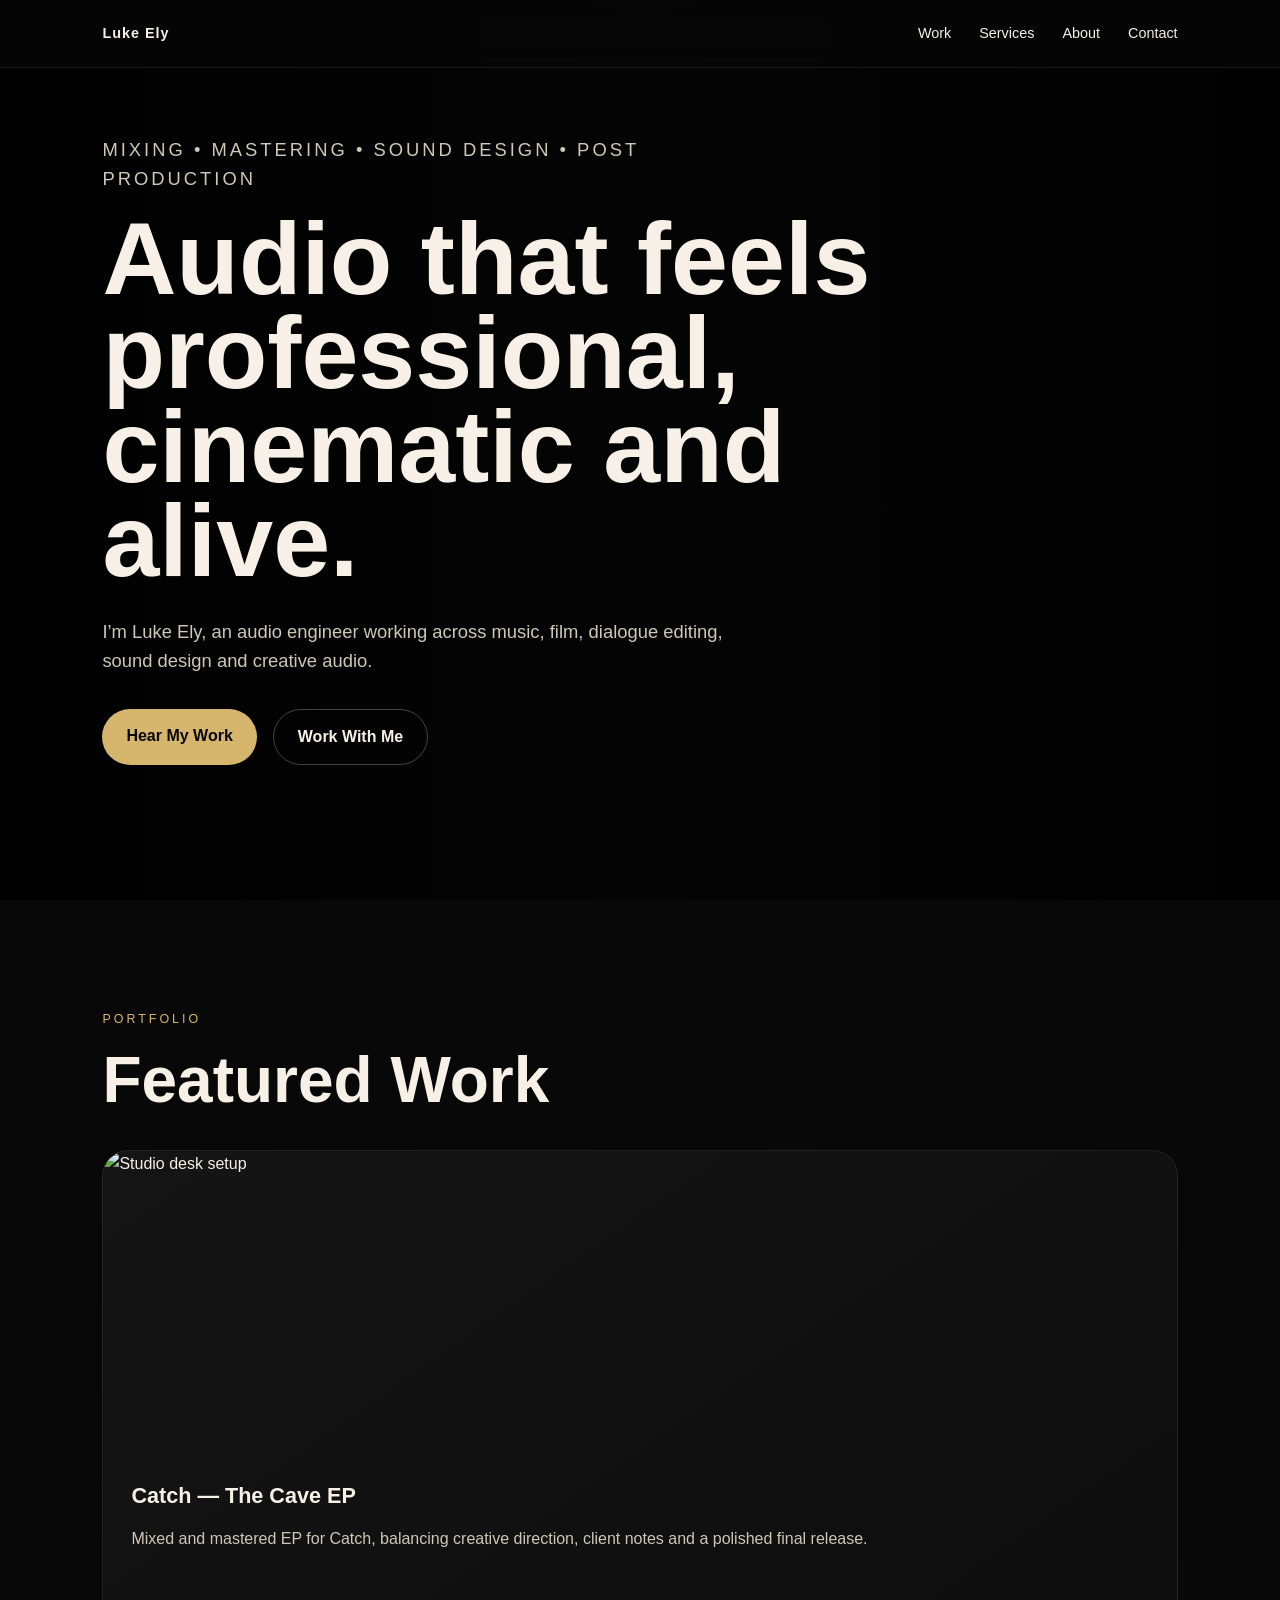
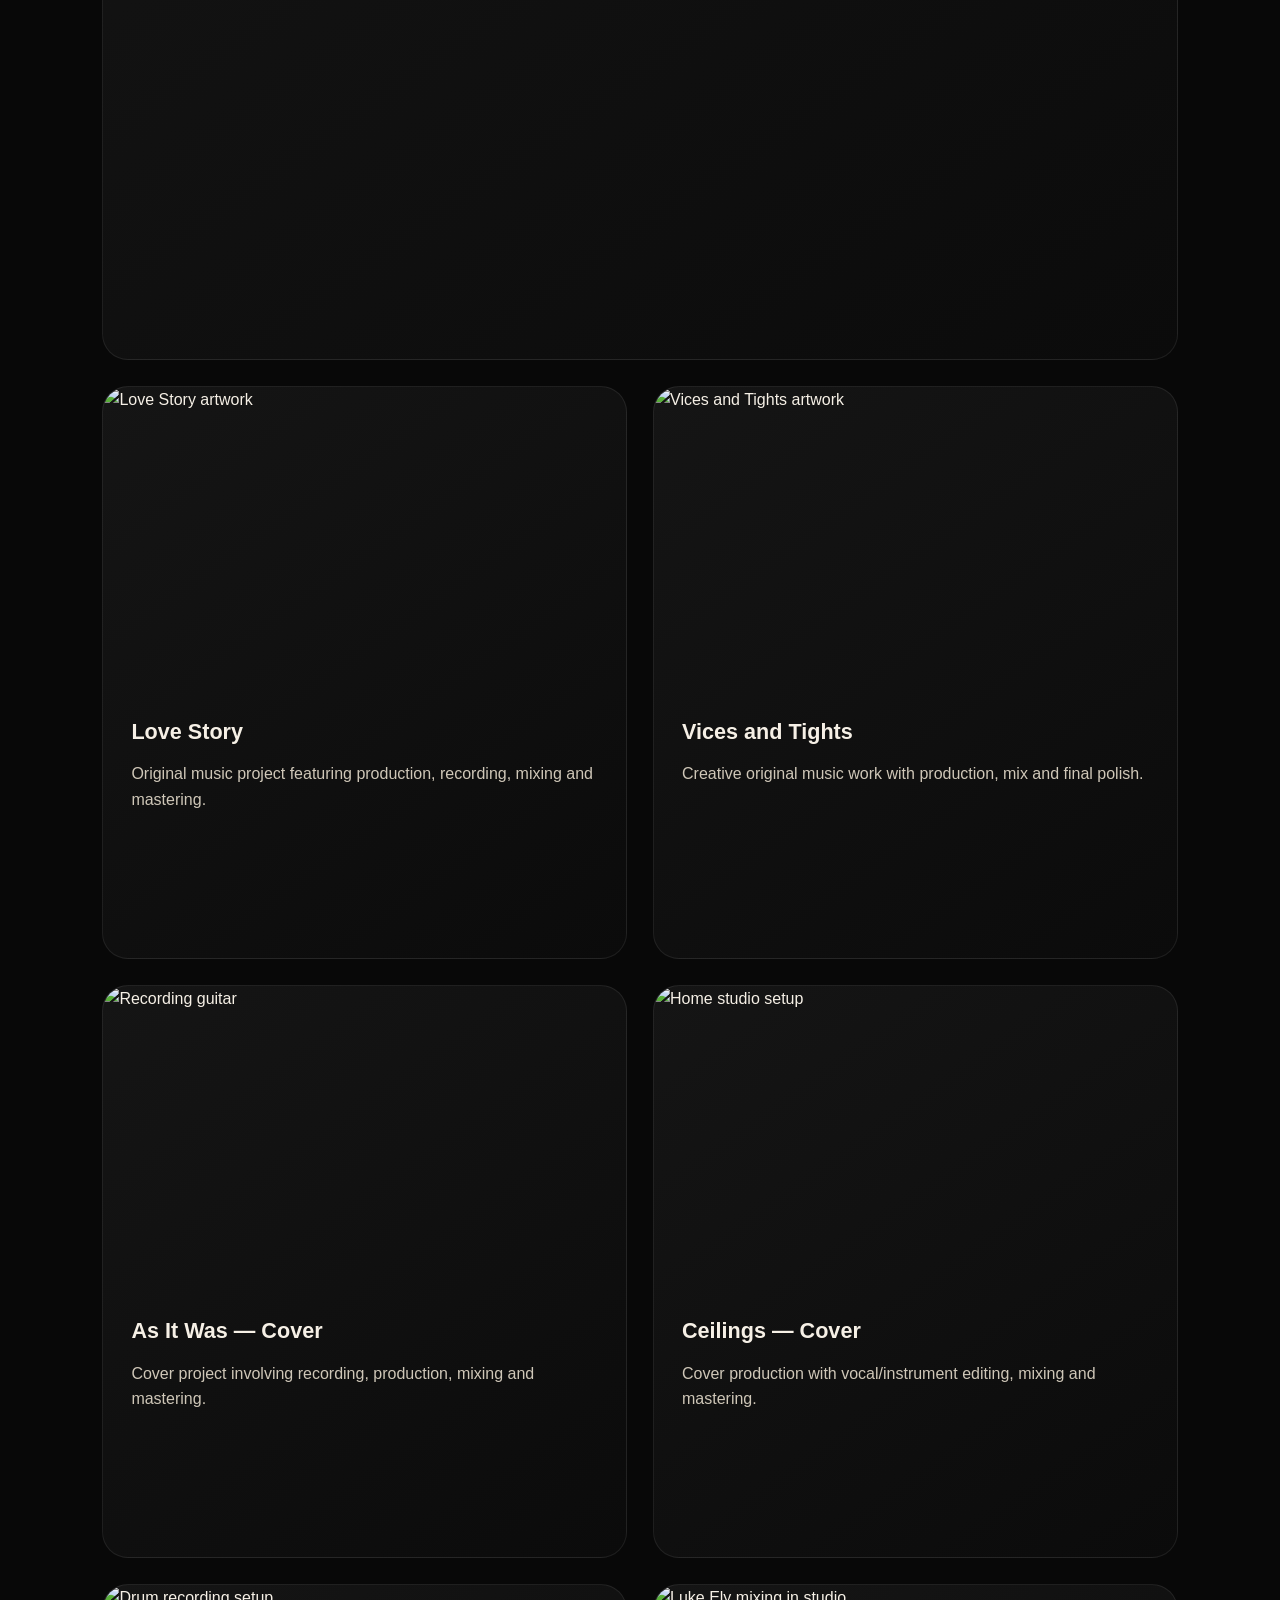
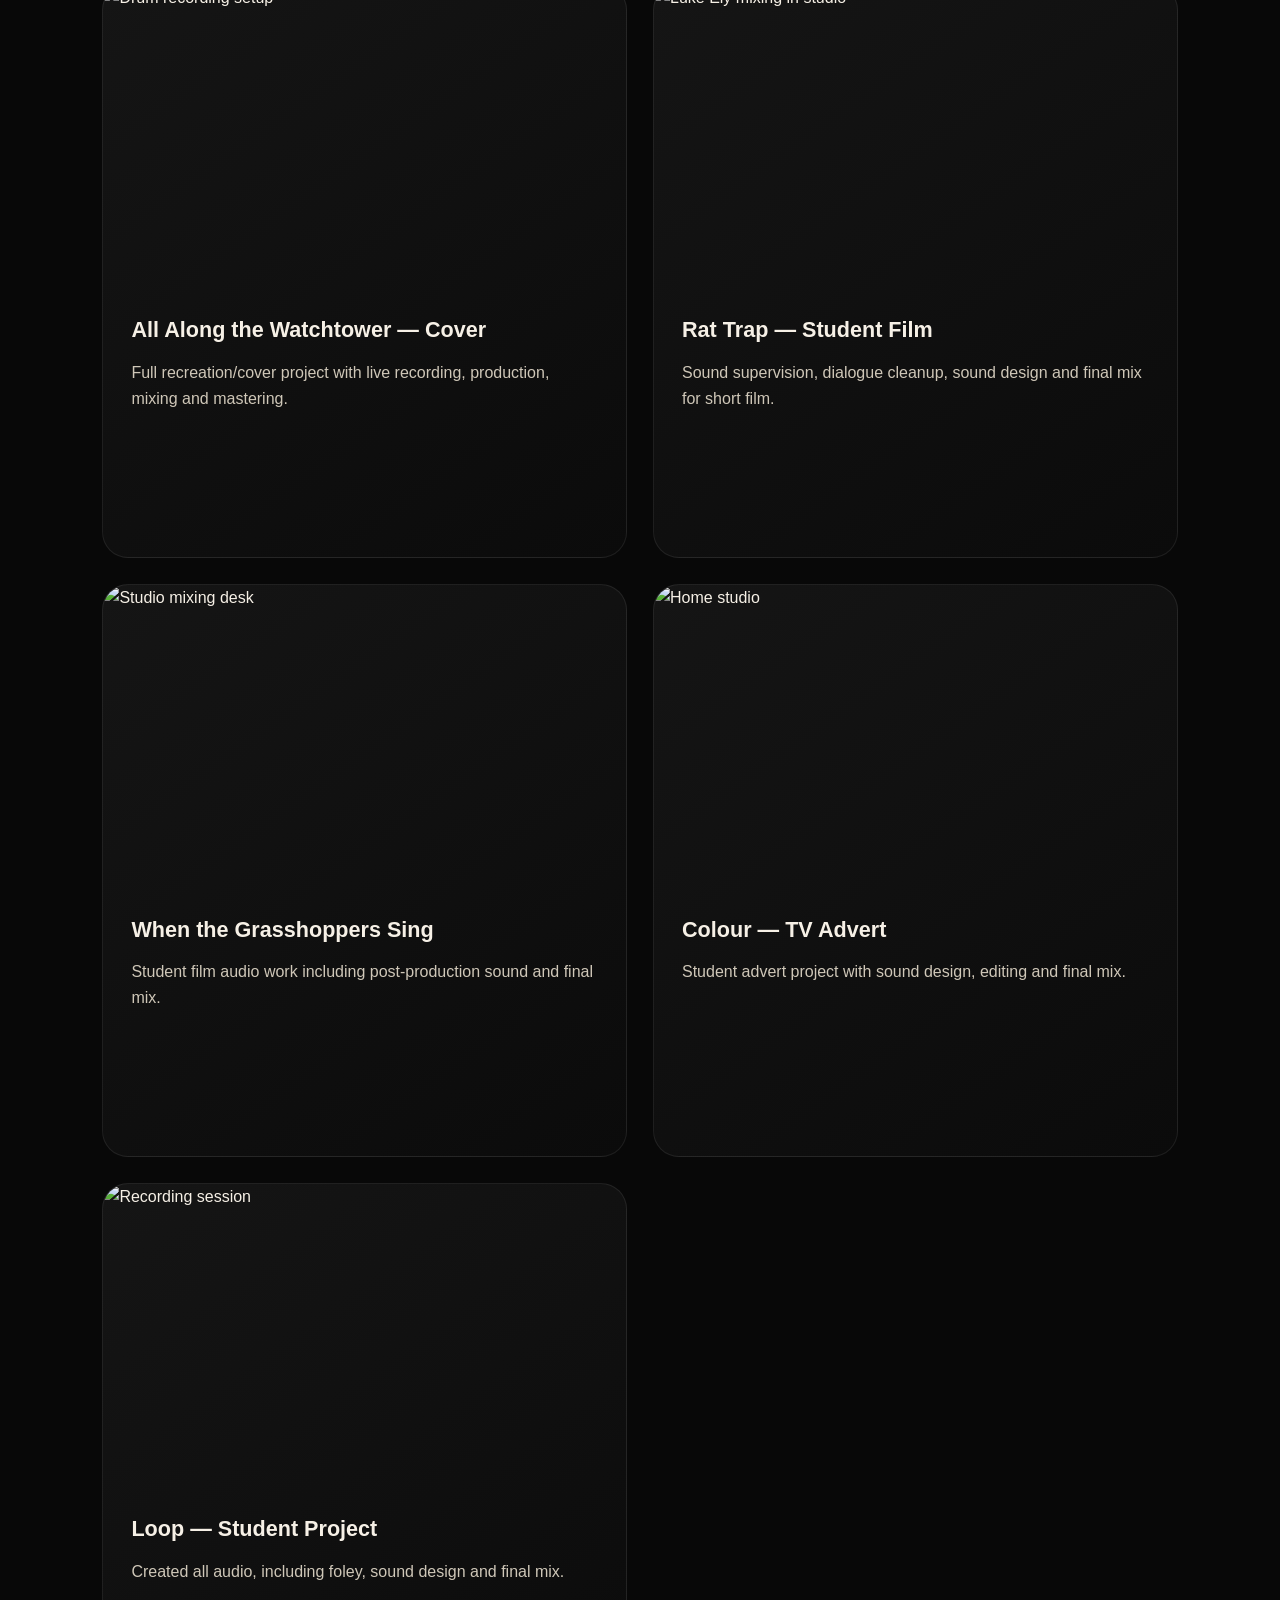
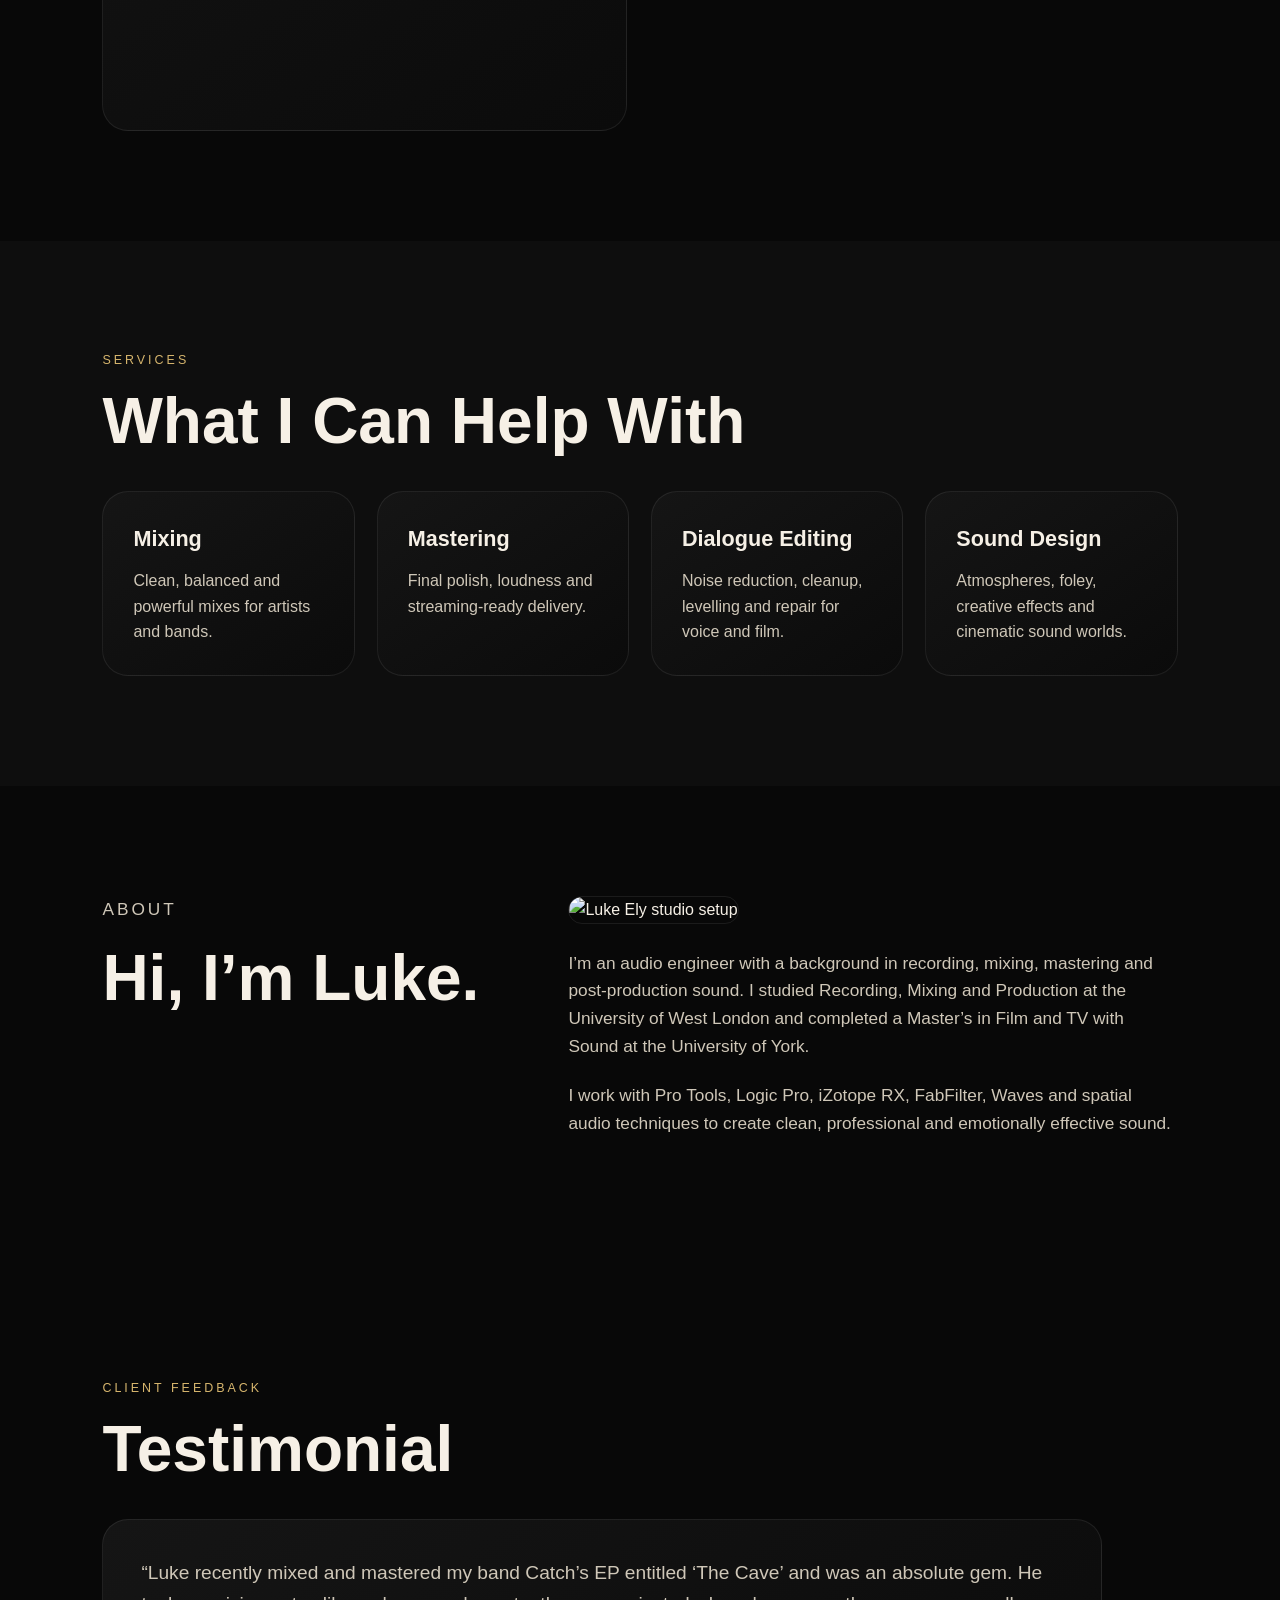
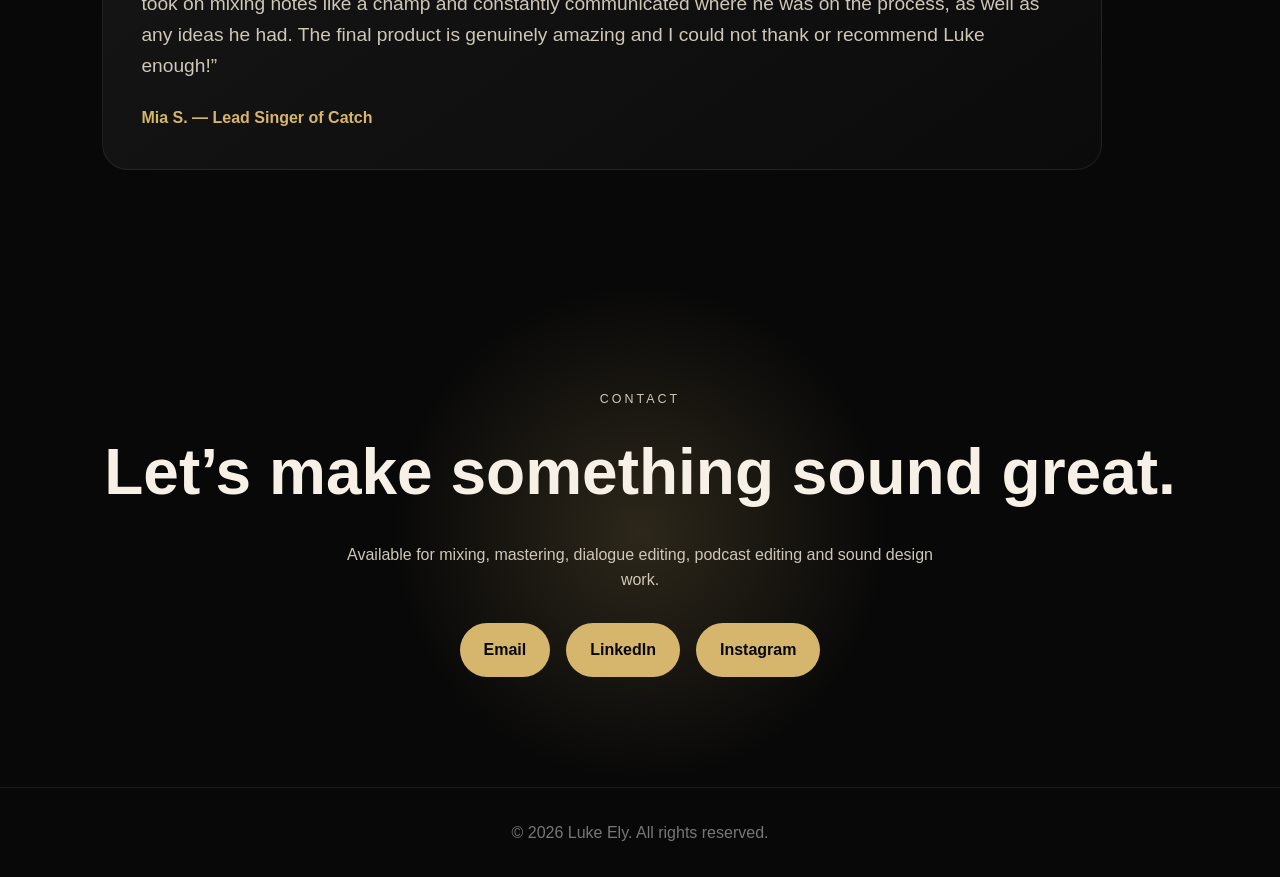
==== index.html @ 9ce89f89 "Add files via upload" ====
<!DOCTYPE html>
<html lang="en">
<head>
  <meta charset="UTF-8" />
  <meta name="viewport" content="width=device-width, initial-scale=1.0" />
  <title>Luke Ely | Audio Engineer</title>
  <link rel="stylesheet" href="style.css" />
</head>
<body>

<header class="nav">
  <a href="#" class="logo">Luke Ely</a>
  <nav>
    <a href="#work">Work</a>
    <a href="#services">Services</a>
    <a href="#about">About</a>
    <a href="#contact">Contact</a>
  </nav>
</header>

<section class="hero">
  <div class="hero-bg"></div>
  <div class="hero-content">
    <p class="eyebrow">Mixing • Mastering • Sound Design • Post Production</p>
    <h1>Audio that feels professional, cinematic and alive.</h1>
    <p>
      I’m Luke Ely, an audio engineer working across music, film, dialogue editing, sound design and creative audio.
    </p>
    <div class="buttons">
      <a href="#work" class="btn primary">Hear My Work</a>
      <a href="#contact" class="btn secondary">Work With Me</a>
    </div>
  </div>
</section>

<section id="work" class="section">
  <p class="section-label">Portfolio</p>
  <h2>Featured Work</h2>

  <div class="work-grid">

    <article class="project-card large">
      <img src="images/about-studio.jpg" alt="Studio desk setup">
      <div>
        <h3>Catch — The Cave EP</h3>
        <p>Mixed and mastered EP for Catch, balancing creative direction, client notes and a polished final release.</p>

        <iframe style="border-radius:12px"
          src="https://open.spotify.com/embed/album/0f658YItYomOmUwPDAA83h"
          width="100%"
          height="352"
          frameborder="0"
          allowfullscreen=""
          allow="autoplay; clipboard-write; encrypted-media; fullscreen; picture-in-picture"
          loading="lazy">
        </iframe>
      </div>
    </article>

    <article class="project-card">
      <img src="images/love-story.png" alt="Love Story artwork">
      <div>
        <h3>Love Story</h3>
        <p>Original music project featuring production, recording, mixing and mastering.</p>
        <iframe src="https://drive.google.com/file/d/1xQrMevBHjfx5pP0luK0R9a6qL9Ns9M-p/preview" width="100%" height="90" allow="autoplay"></iframe>
      </div>
    </article>

    <article class="project-card">
      <img src="images/vices-and-tights.png" alt="Vices and Tights artwork">
      <div>
        <h3>Vices and Tights</h3>
        <p>Creative original music work with production, mix and final polish.</p>
        <iframe src="https://drive.google.com/file/d/1pTShJ-CwiqZOo9sg5faF0e2TzozphLAk/preview" width="100%" height="90" allow="autoplay"></iframe>
      </div>
    </article>

    <article class="project-card">
      <img src="images/recording-guitar.jpg" alt="Recording guitar">
      <div>
        <h3>As It Was — Cover</h3>
        <p>Cover project involving recording, production, mixing and mastering.</p>
        <iframe src="https://drive.google.com/file/d/1quNNsujhhBo4Cd9Tzv-9TFzCK6wlZQzy/preview" width="100%" height="90" allow="autoplay"></iframe>
      </div>
    </article>

    <article class="project-card">
      <img src="images/home-studio.jpg" alt="Home studio setup">
      <div>
        <h3>Ceilings — Cover</h3>
        <p>Cover production with vocal/instrument editing, mixing and mastering.</p>
        <iframe src="https://drive.google.com/file/d/11jaA6UEYgIMD6AQbpCIIDgFisgizrBe5/preview" width="100%" height="90" allow="autoplay"></iframe>
      </div>
    </article>

    <article class="project-card">
      <img src="images/drums.jpg" alt="Drum recording setup">
      <div>
        <h3>All Along the Watchtower — Cover</h3>
        <p>Full recreation/cover project with live recording, production, mixing and mastering.</p>
        <iframe src="https://drive.google.com/file/d/18byAihylIFXVcmZCywxlty-n7ikKLKLO/preview" width="100%" height="90" allow="autoplay"></iframe>
      </div>
    </article>

    <article class="project-card">
      <img src="images/hero-studio.jpg" alt="Luke Ely mixing in studio">
      <div>
        <h3>Rat Trap — Student Film</h3>
        <p>Sound supervision, dialogue cleanup, sound design and final mix for short film.</p>
        <iframe src="https://drive.google.com/file/d/157RwsflT-liGfeXfjRfkLC1_daAOnwWG/preview" width="100%" height="90" allow="autoplay"></iframe>
      </div>
    </article>

    <article class="project-card">
      <img src="images/about-studio.jpg" alt="Studio mixing desk">
      <div>
        <h3>When the Grasshoppers Sing</h3>
        <p>Student film audio work including post-production sound and final mix.</p>
        <iframe src="https://drive.google.com/file/d/1blMXQiCBWhQtlTLzuZ2hbaKLY9MECVqa/preview" width="100%" height="90" allow="autoplay"></iframe>
      </div>
    </article>

    <article class="project-card">
      <img src="images/home-studio.jpg" alt="Home studio">
      <div>
        <h3>Colour — TV Advert</h3>
        <p>Student advert project with sound design, editing and final mix.</p>
        <iframe src="https://drive.google.com/file/d/1kEfNOSoBEEQ-GT6mhBxsRk5HIsKhtSDO/preview" width="100%" height="90" allow="autoplay"></iframe>
      </div>
    </article>

    <article class="project-card">
      <img src="images/recording-guitar.jpg" alt="Recording session">
      <div>
        <h3>Loop — Student Project</h3>
        <p>Created all audio, including foley, sound design and final mix.</p>
        <iframe src="https://drive.google.com/file/d/1ntqN7G5cfCm8zNGpJMX8P0XDb_tIZaNh/preview" width="100%" height="90" allow="autoplay"></iframe>
      </div>
    </article>

  </div>
</section>

<section id="services" class="section dark">
  <p class="section-label">Services</p>
  <h2>What I Can Help With</h2>

  <div class="services-grid">
    <div class="service"><h3>Mixing</h3><p>Clean, balanced and powerful mixes for artists and bands.</p></div>
    <div class="service"><h3>Mastering</h3><p>Final polish, loudness and streaming-ready delivery.</p></div>
    <div class="service"><h3>Dialogue Editing</h3><p>Noise reduction, cleanup, levelling and repair for voice and film.</p></div>
    <div class="service"><h3>Sound Design</h3><p>Atmospheres, foley, creative effects and cinematic sound worlds.</p></div>
  </div>
</section>

<section id="about" class="section about">
  <div>
    <p class="section-label">About</p>
    <h2>Hi, I’m Luke.</h2>
  </div>

  <div>
    <img src="images/about-studio.jpg" alt="Luke Ely studio setup" class="about-img">
    <p>
      I’m an audio engineer with a background in recording, mixing, mastering and post-production sound.
      I studied Recording, Mixing and Production at the University of West London and completed a Master’s
      in Film and TV with Sound at the University of York.
    </p>
    <p>
      I work with Pro Tools, Logic Pro, iZotope RX, FabFilter, Waves and spatial audio techniques to create
      clean, professional and emotionally effective sound.
    </p>
  </div>
</section>

<section class="section testimonial">
  <p class="section-label">Client Feedback</p>
  <h2>Testimonial</h2>

  <div class="quote-card">
    <p>
      “Luke recently mixed and mastered my band Catch’s EP entitled ‘The Cave’ and was an absolute gem.
      He took on mixing notes like a champ and constantly communicated where he was on the process,
      as well as any ideas he had. The final product is genuinely amazing and I could not thank or recommend Luke enough!”
    </p>
    <span>Mia S. — Lead Singer of Catch</span>
  </div>
</section>

<section id="contact" class="section contact">
  <p class="section-label">Contact</p>
  <h2>Let’s make something sound great.</h2>
  <p>Available for mixing, mastering, dialogue editing, podcast editing and sound design work.</p>

  <div class="social-links">
    <a href="mailto:hello@lukejely.com">Email</a>
    <a href="https://www.linkedin.com/in/lukejely/" target="_blank">LinkedIn</a>
    <a href="https://www.instagram.com/l_jely/" target="_blank">Instagram</a>
  </div>
</section>

<footer>
  <p>© 2026 Luke Ely. All rights reserved.</p>
</footer>

<script src="script.js"></script>
</body>
</html>
---- style.css ----
* {
  margin: 0;
  padding: 0;
  box-sizing: border-box;
}

html {
  scroll-behavior: smooth;
}

body {
  font-family: Arial, Helvetica, sans-serif;
  background: #080808;
  color: #f6f0e6;
  line-height: 1.6;
}

.nav {
  position: fixed;
  top: 0;
  width: 100%;
  padding: 22px 8%;
  display: flex;
  justify-content: space-between;
  align-items: center;
  background: rgba(8, 8, 8, 0.72);
  backdrop-filter: blur(16px);
  z-index: 100;
  border-bottom: 1px solid rgba(255,255,255,0.08);
}

.logo {
  color: #d6b56d;
  text-decoration: none;
  font-weight: 800;
  letter-spacing: 1px;
}

.nav nav {
  display: flex;
  gap: 28px;
}

.nav a {
  color: #f6f0e6;
  text-decoration: none;
  font-size: 0.9rem;
}

.nav a:hover {
  color: #d6b56d;
}

.hero {
  min-height: 100vh;
  position: relative;
  display: flex;
  align-items: center;
  padding: 0 8%;
  overflow: hidden;
}

.hero-bg {
  position: absolute;
  inset: 0;
  background:
    linear-gradient(90deg, rgba(0,0,0,0.92), rgba(0,0,0,0.45), rgba(0,0,0,0.85)),
    url("images/hero-studio.jpg") center/cover;
  z-index: -1;
}

.hero-content {
  max-width: 850px;
}

.eyebrow,
.section-label {
  color: #d6b56d;
  text-transform: uppercase;
  letter-spacing: 3px;
  font-size: 0.78rem;
  margin-bottom: 18px;
}

h1 {
  font-size: clamp(3.2rem, 8vw, 7.5rem);
  line-height: 0.92;
  margin-bottom: 28px;
}

h2 {
  font-size: clamp(2.2rem, 5vw, 4.5rem);
  line-height: 1;
  margin-bottom: 38px;
}

h3 {
  font-size: 1.35rem;
  margin-bottom: 12px;
}

.hero p,
.project-card p,
.service p,
.about p,
.contact p,
.quote-card p {
  color: #cfc7b8;
}

.hero-content > p {
  max-width: 640px;
  font-size: 1.15rem;
}

.buttons {
  display: flex;
  gap: 16px;
  flex-wrap: wrap;
  margin-top: 34px;
}

.btn,
.social-links a {
  display: inline-block;
  padding: 14px 24px;
  border-radius: 999px;
  text-decoration: none;
  font-weight: 800;
  transition: 0.25s ease;
}

.primary,
.social-links a {
  background: #d6b56d;
  color: #080808;
}

.secondary {
  color: #f6f0e6;
  border: 1px solid rgba(255,255,255,0.25);
}

.primary:hover,
.social-links a:hover {
  background: #f0d58a;
  transform: translateY(-2px);
}

.secondary:hover {
  border-color: #d6b56d;
  color: #d6b56d;
}

.section {
  padding: 110px 8%;
}

.dark {
  background: #0e0e0e;
}

.work-grid {
  display: grid;
  grid-template-columns: repeat(2, 1fr);
  gap: 26px;
}

.project-card,
.service,
.quote-card {
  background: linear-gradient(145deg, #151515, #0b0b0b);
  border: 1px solid rgba(255,255,255,0.08);
  border-radius: 26px;
  overflow: hidden;
  transition: 0.25s ease;
}

.project-card:hover,
.service:hover,
.quote-card:hover {
  transform: translateY(-6px);
  border-color: rgba(214,181,109,0.55);
}

.project-card img {
  width: 100%;
  height: 300px;
  object-fit: cover;
  display: block;
}

.project-card div {
  padding: 28px;
}

.project-card iframe {
  margin-top: 20px;
  border: none;
  border-radius: 12px;
}

.large {
  grid-column: span 2;
}

.services-grid {
  display: grid;
  grid-template-columns: repeat(4, 1fr);
  gap: 22px;
}

.service {
  padding: 30px;
}

.about {
  display: grid;
  grid-template-columns: 0.8fr 1.2fr;
  gap: 60px;
}

.about-img {
  width: 100%;
  height: 420px;
  object-fit: cover;
  border-radius: 26px;
  margin-bottom: 26px;
  border: 1px solid rgba(255,255,255,0.08);
}

.about p {
  font-size: 1.08rem;
  margin-bottom: 22px;
}

.quote-card {
  padding: 38px;
  max-width: 1000px;
}

.quote-card p {
  font-size: 1.2rem;
  margin-bottom: 24px;
}

.quote-card span {
  color: #d6b56d;
  font-weight: bold;
}

.contact {
  text-align: center;
  background:
    radial-gradient(circle at center, rgba(214,181,109,0.18), transparent 36%),
    #080808;
}

.contact p {
  max-width: 620px;
  margin: 0 auto 30px;
}

.social-links {
  display: flex;
  justify-content: center;
  gap: 16px;
  flex-wrap: wrap;
}

footer {
  padding: 32px 8%;
  text-align: center;
  color: #777;
  border-top: 1px solid rgba(255,255,255,0.08);
}

.fade-in {
  opacity: 0;
  transform: translateY(18px);
  transition: 0.7s ease;
}

.fade-in.visible {
  opacity: 1;
  transform: translateY(0);
}

@media (max-width: 950px) {
  .work-grid,
  .services-grid,
  .about {
    grid-template-columns: 1fr;
  }

  .large {
    grid-column: span 1;
  }
}

@media (max-width: 650px) {
  .nav {
    position: static;
    flex-direction: column;
    gap: 14px;
    padding: 20px 6%;
  }

  .nav nav {
    flex-wrap: wrap;
    justify-content: center;
    gap: 16px;
  }

  .hero {
    min-height: 85vh;
    padding: 70px 6%;
  }

  .section {
    padding: 78px 6%;
  }

  .buttons,
  .social-links {
    flex-direction: column;
  }

  .btn,
  .social-links a {
    text-align: center;
  }

  .project-card img,
  .about-img {
    height: 260px;
  }
}
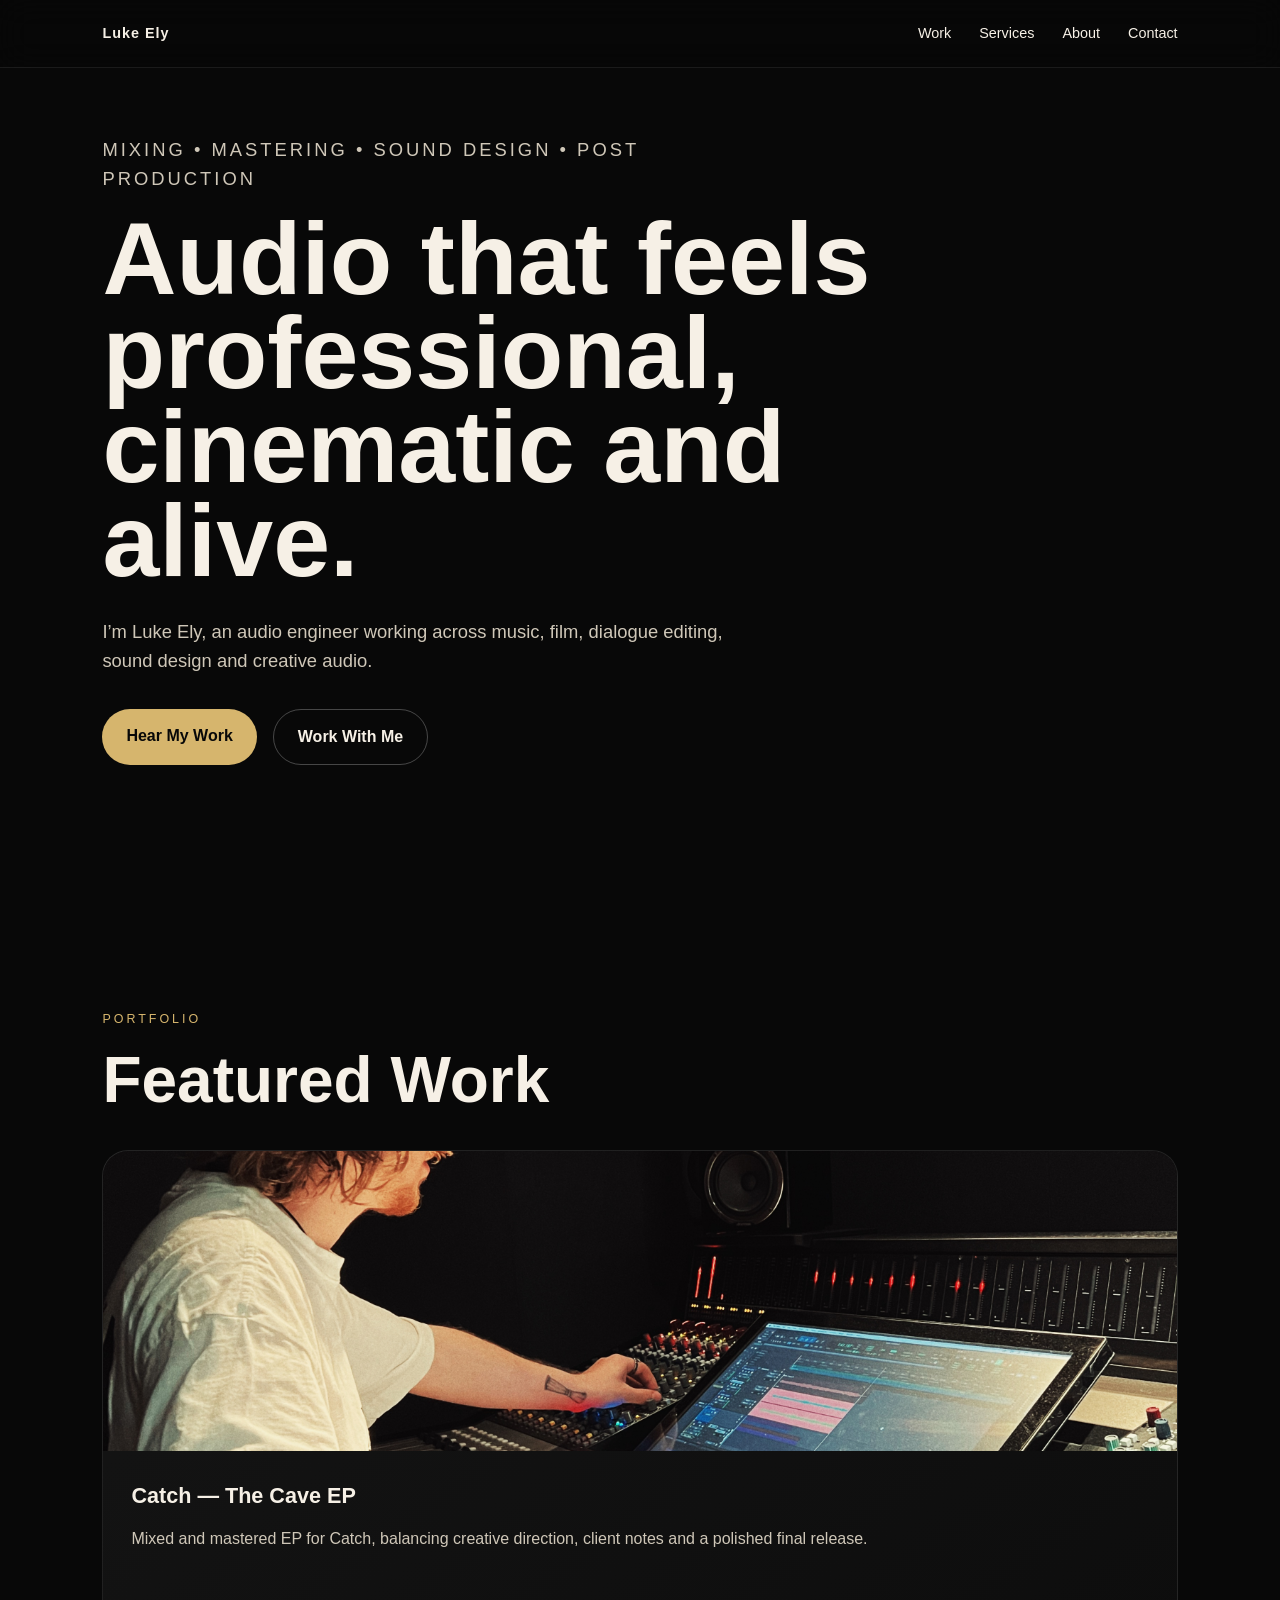
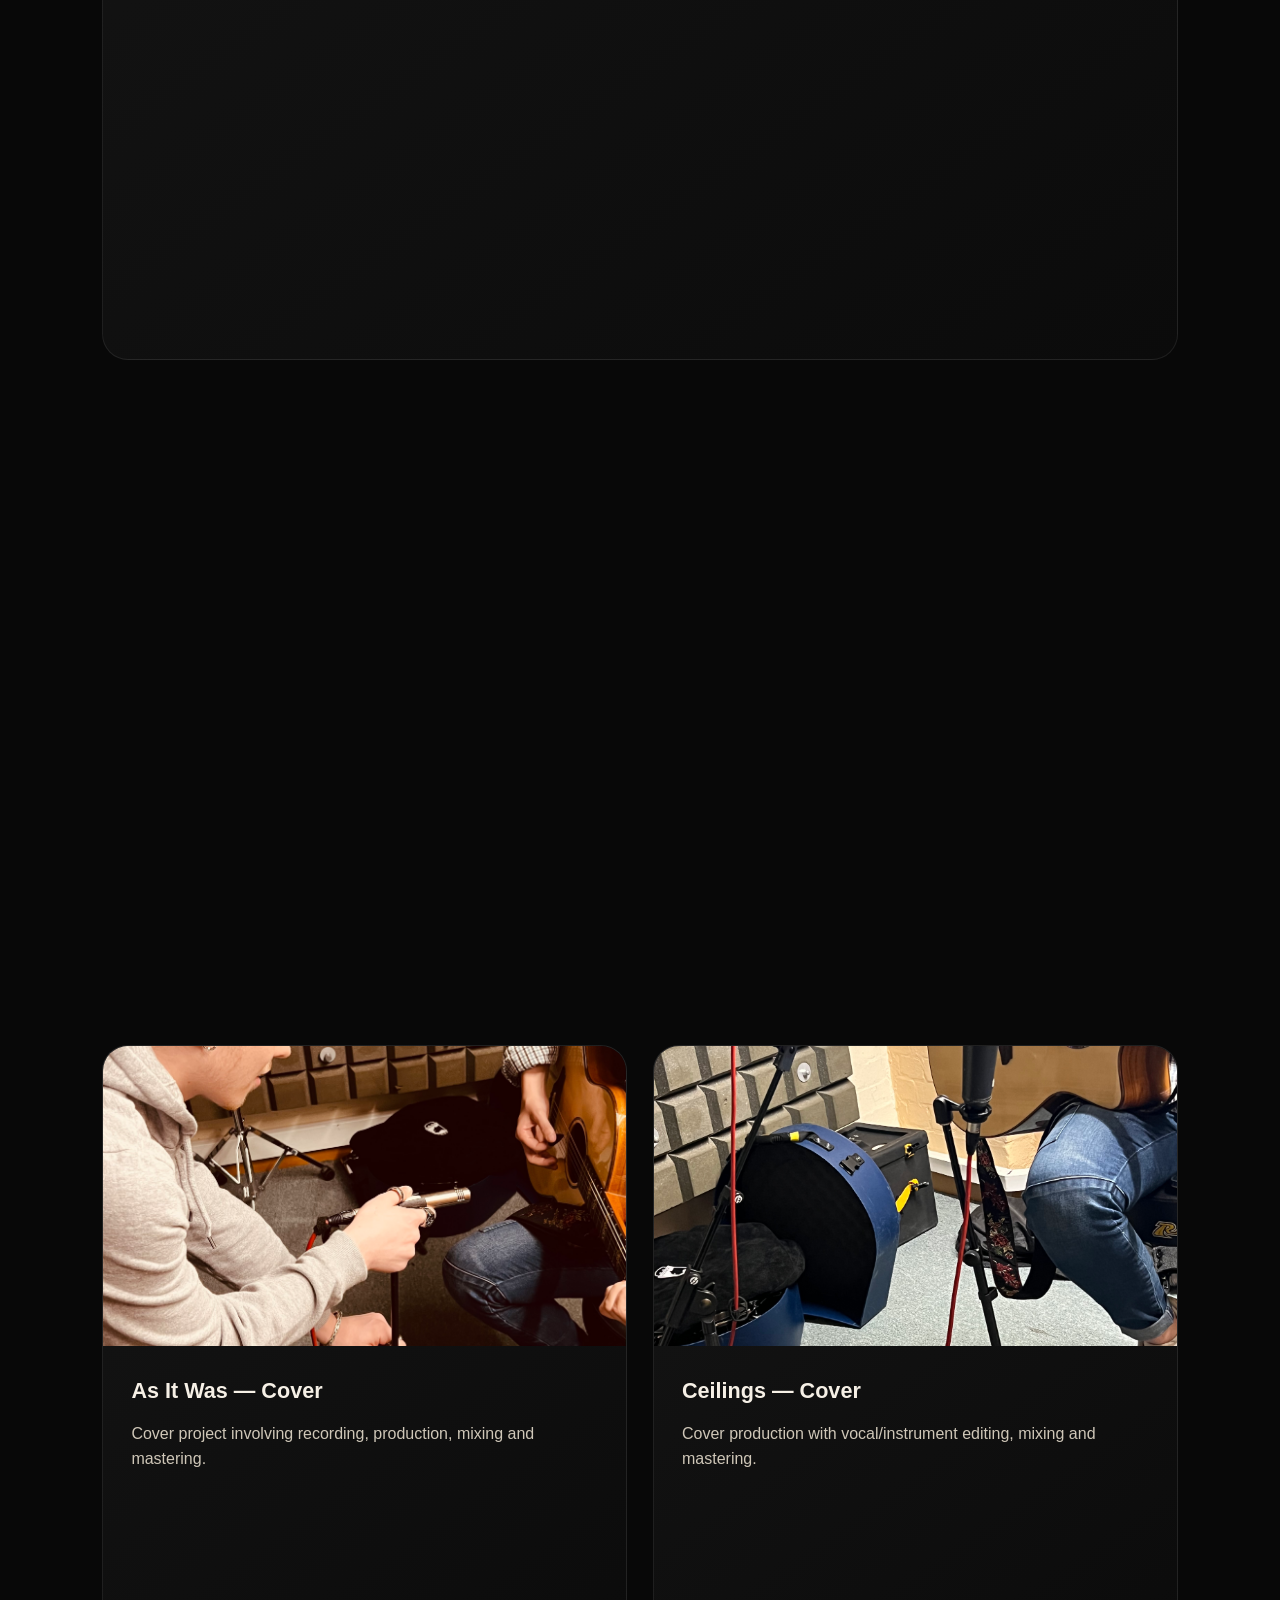
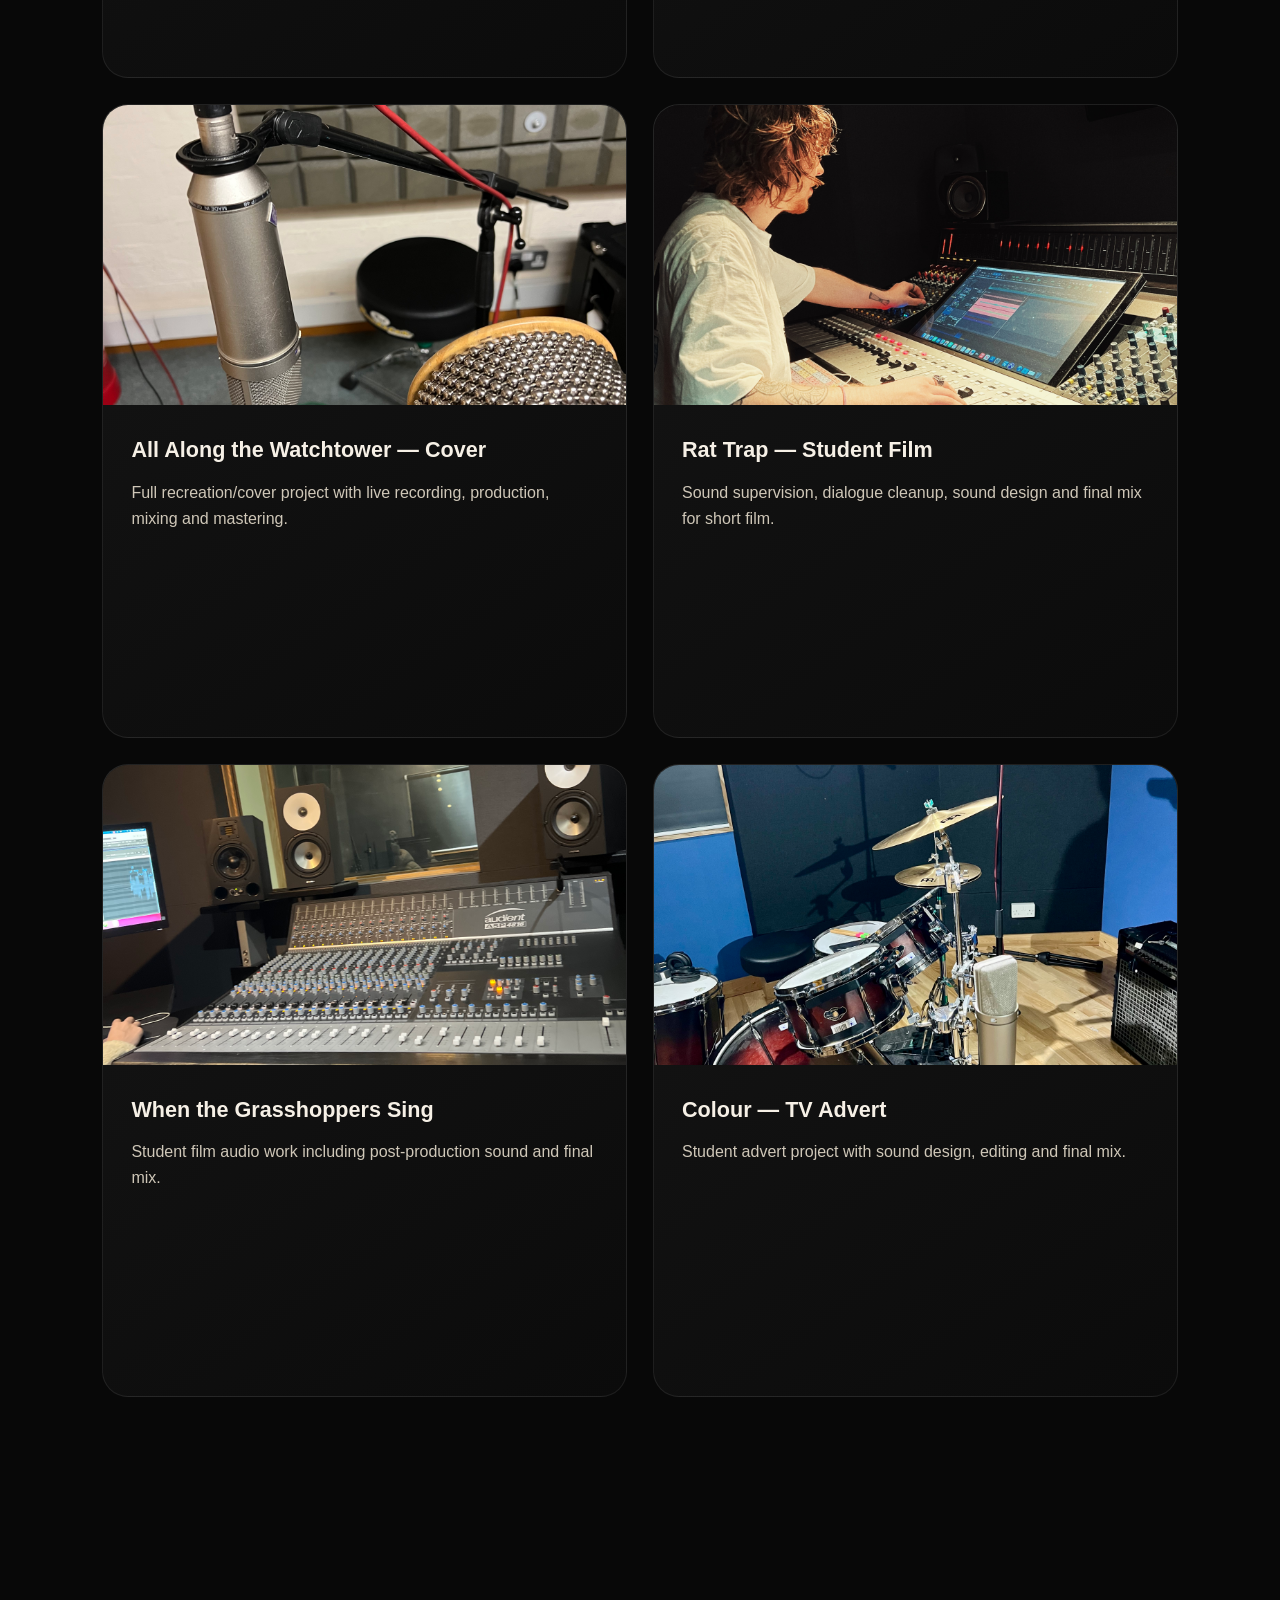
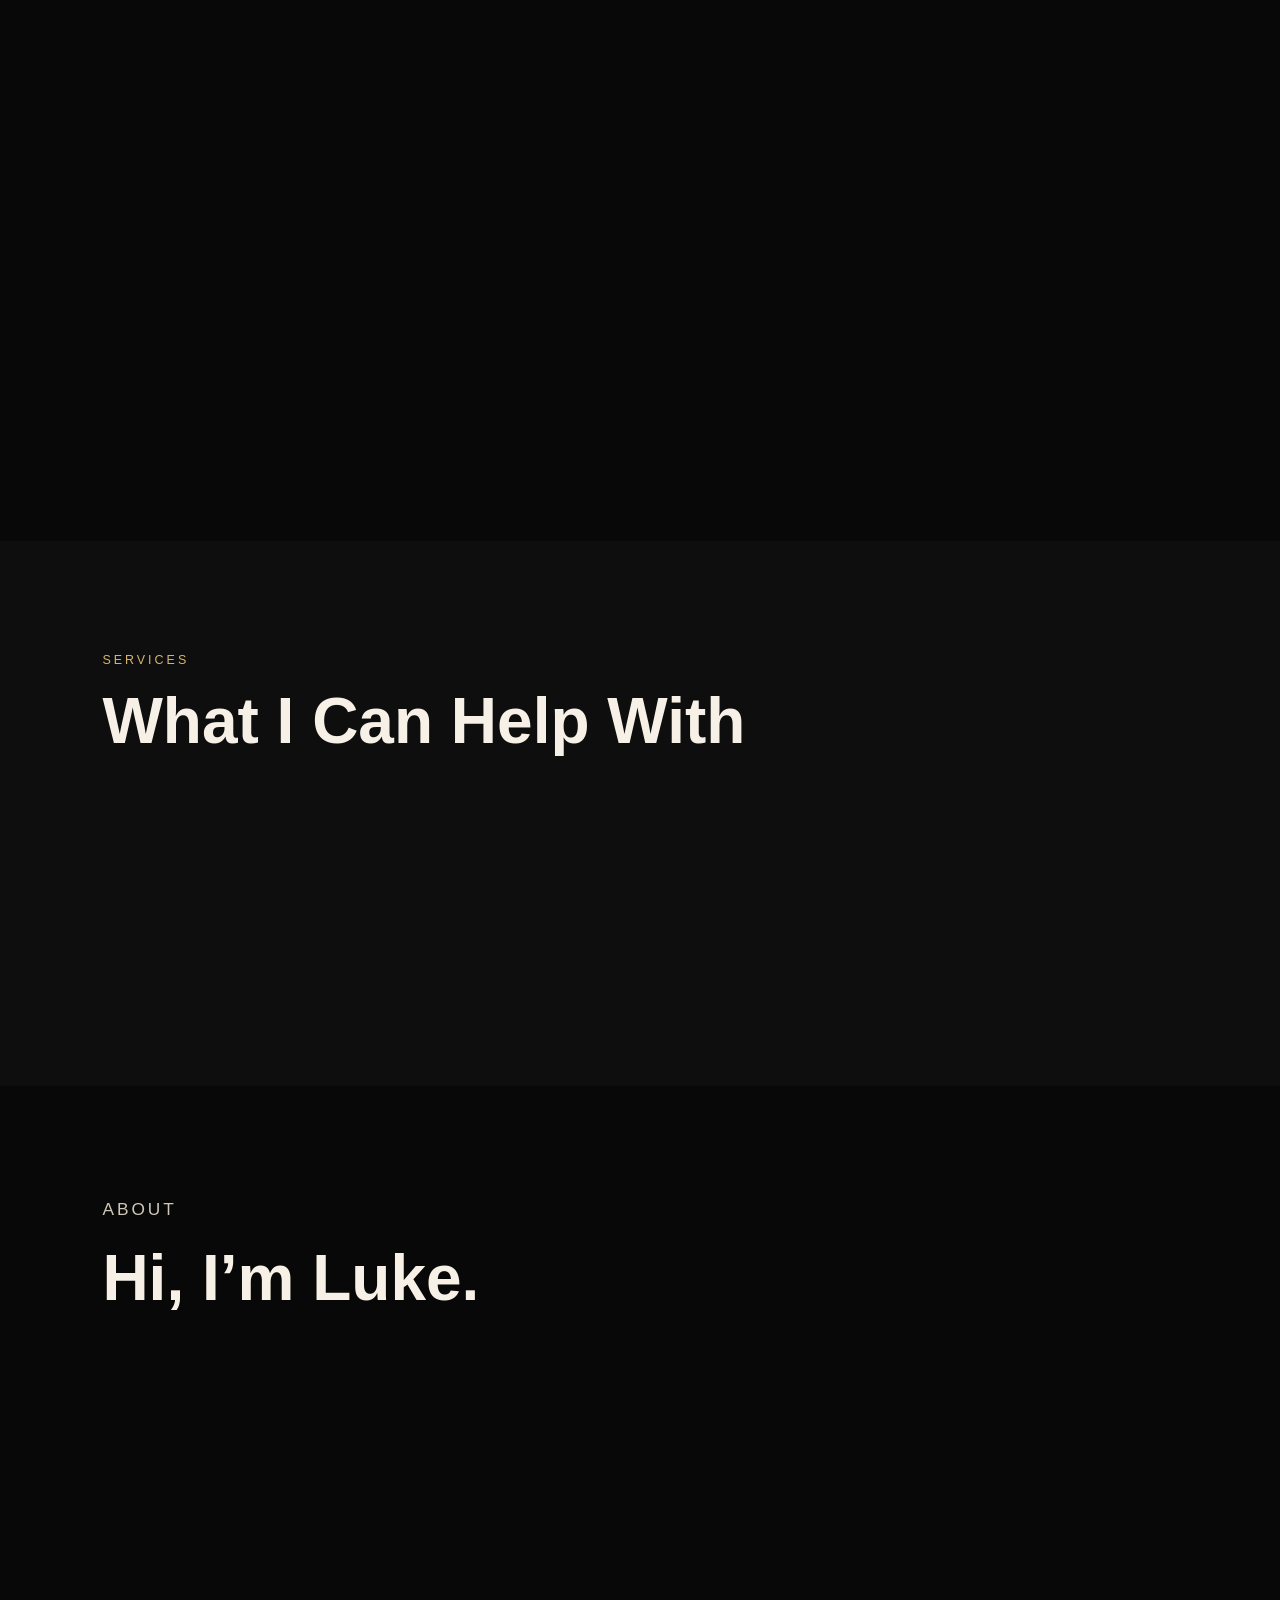
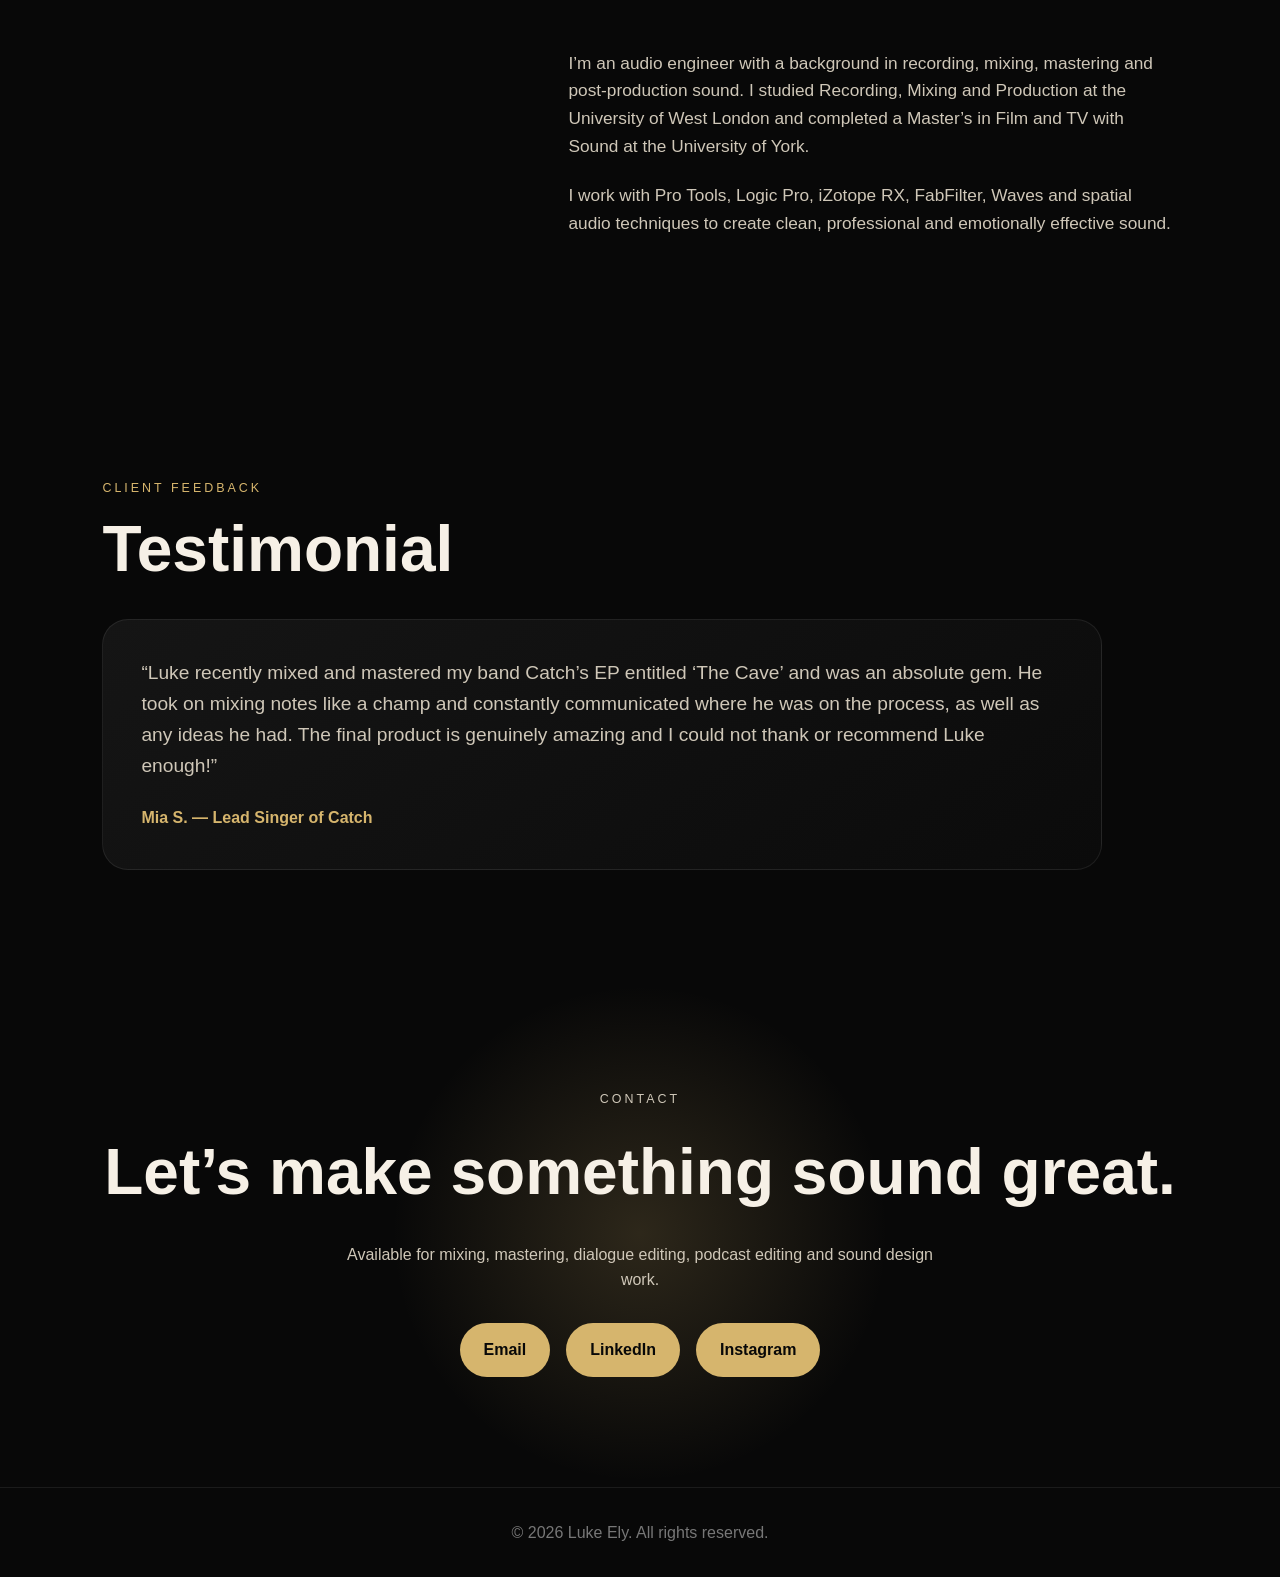
==== commit ee489af9: "Update index.html" ====
--- a/index.html
+++ b/index.html
@@ -19,13 +19,10 @@
 </header>
 
 <section class="hero">
-  <div class="hero-bg"></div>
   <div class="hero-content">
     <p class="eyebrow">Mixing • Mastering • Sound Design • Post Production</p>
     <h1>Audio that feels professional, cinematic and alive.</h1>
-    <p>
-      I’m Luke Ely, an audio engineer working across music, film, dialogue editing, sound design and creative audio.
-    </p>
+    <p>I’m Luke Ely, an audio engineer working across music, film, dialogue editing, sound design and creative audio.</p>
     <div class="buttons">
       <a href="#work" class="btn primary">Hear My Work</a>
       <a href="#contact" class="btn secondary">Work With Me</a>
@@ -40,17 +37,13 @@
   <div class="work-grid">
 
     <article class="project-card large">
-      <img src="images/about-studio.jpg" alt="Studio desk setup">
+      <img src="IMG_6138.jpeg" alt="Luke Ely at mixing desk">
       <div>
         <h3>Catch — The Cave EP</h3>
         <p>Mixed and mastered EP for Catch, balancing creative direction, client notes and a polished final release.</p>
-
-        <iframe style="border-radius:12px"
+        <iframe class="spotify"
           src="https://open.spotify.com/embed/album/0f658YItYomOmUwPDAA83h"
-          width="100%"
-          height="352"
-          frameborder="0"
-          allowfullscreen=""
+          width="100%" height="352" frameborder="0"
           allow="autoplay; clipboard-write; encrypted-media; fullscreen; picture-in-picture"
           loading="lazy">
         </iframe>
@@ -58,83 +51,83 @@
     </article>
 
     <article class="project-card">
-      <img src="images/love-story.png" alt="Love Story artwork">
+      <img src="Love Story.png" alt="Love Story artwork">
       <div>
         <h3>Love Story</h3>
         <p>Original music project featuring production, recording, mixing and mastering.</p>
-        <iframe src="https://drive.google.com/file/d/1xQrMevBHjfx5pP0luK0R9a6qL9Ns9M-p/preview" width="100%" height="90" allow="autoplay"></iframe>
-      </div>
-    </article>
-
-    <article class="project-card">
-      <img src="images/vices-and-tights.png" alt="Vices and Tights artwork">
+        <iframe class="audio" src="https://drive.google.com/file/d/1xQrMevBHjfx5pP0luK0R9a6qL9Ns9M-p/preview" allow="autoplay"></iframe>
+      </div>
+    </article>
+
+    <article class="project-card">
+      <img src="Vices and Tights.png" alt="Vices and Tights artwork">
       <div>
         <h3>Vices and Tights</h3>
         <p>Creative original music work with production, mix and final polish.</p>
-        <iframe src="https://drive.google.com/file/d/1pTShJ-CwiqZOo9sg5faF0e2TzozphLAk/preview" width="100%" height="90" allow="autoplay"></iframe>
-      </div>
-    </article>
-
-    <article class="project-card">
-      <img src="images/recording-guitar.jpg" alt="Recording guitar">
+        <iframe class="audio" src="https://drive.google.com/file/d/1pTShJ-CwiqZOo9sg5faF0e2TzozphLAk/preview" allow="autoplay"></iframe>
+      </div>
+    </article>
+
+    <article class="project-card">
+      <img src="IMG_0213.jpeg" alt="Recording guitar">
       <div>
         <h3>As It Was — Cover</h3>
         <p>Cover project involving recording, production, mixing and mastering.</p>
-        <iframe src="https://drive.google.com/file/d/1quNNsujhhBo4Cd9Tzv-9TFzCK6wlZQzy/preview" width="100%" height="90" allow="autoplay"></iframe>
-      </div>
-    </article>
-
-    <article class="project-card">
-      <img src="images/home-studio.jpg" alt="Home studio setup">
+        <iframe class="audio" src="https://drive.google.com/file/d/1quNNsujhhBo4Cd9Tzv-9TFzCK6wlZQzy/preview" allow="autoplay"></iframe>
+      </div>
+    </article>
+
+    <article class="project-card">
+      <img src="IMG_0222.jpeg" alt="Studio setup">
       <div>
         <h3>Ceilings — Cover</h3>
         <p>Cover production with vocal/instrument editing, mixing and mastering.</p>
-        <iframe src="https://drive.google.com/file/d/11jaA6UEYgIMD6AQbpCIIDgFisgizrBe5/preview" width="100%" height="90" allow="autoplay"></iframe>
-      </div>
-    </article>
-
-    <article class="project-card">
-      <img src="images/drums.jpg" alt="Drum recording setup">
+        <iframe class="audio" src="https://drive.google.com/file/d/11jaA6UEYgIMD6AQbpCIIDgFisgizrBe5/preview" allow="autoplay"></iframe>
+      </div>
+    </article>
+
+    <article class="project-card">
+      <img src="IMG_0234.jpeg" alt="Drum recording setup">
       <div>
         <h3>All Along the Watchtower — Cover</h3>
         <p>Full recreation/cover project with live recording, production, mixing and mastering.</p>
-        <iframe src="https://drive.google.com/file/d/18byAihylIFXVcmZCywxlty-n7ikKLKLO/preview" width="100%" height="90" allow="autoplay"></iframe>
-      </div>
-    </article>
-
-    <article class="project-card">
-      <img src="images/hero-studio.jpg" alt="Luke Ely mixing in studio">
+        <iframe class="audio" src="https://drive.google.com/file/d/18byAihylIFXVcmZCywxlty-n7ikKLKLO/preview" allow="autoplay"></iframe>
+      </div>
+    </article>
+
+    <article class="project-card video-card">
+      <img src="IMG_6138.jpeg" alt="Film sound project">
       <div>
         <h3>Rat Trap — Student Film</h3>
         <p>Sound supervision, dialogue cleanup, sound design and final mix for short film.</p>
-        <iframe src="https://drive.google.com/file/d/157RwsflT-liGfeXfjRfkLC1_daAOnwWG/preview" width="100%" height="90" allow="autoplay"></iframe>
-      </div>
-    </article>
-
-    <article class="project-card">
-      <img src="images/about-studio.jpg" alt="Studio mixing desk">
+        <iframe class="video" src="https://drive.google.com/file/d/157RwsflT-liGfeXfjRfkLC1_daAOnwWG/preview" allow="autoplay" allowfullscreen></iframe>
+      </div>
+    </article>
+
+    <article class="project-card video-card">
+      <img src="69574902680__6681AC7E-EF33-4B2F-AD70-1FE8CC583293.jpeg" alt="Studio desk">
       <div>
         <h3>When the Grasshoppers Sing</h3>
         <p>Student film audio work including post-production sound and final mix.</p>
-        <iframe src="https://drive.google.com/file/d/1blMXQiCBWhQtlTLzuZ2hbaKLY9MECVqa/preview" width="100%" height="90" allow="autoplay"></iframe>
-      </div>
-    </article>
-
-    <article class="project-card">
-      <img src="images/home-studio.jpg" alt="Home studio">
+        <iframe class="video" src="https://drive.google.com/file/d/1blMXQiCBWhQtlTLzuZ2hbaKLY9MECVqa/preview" allow="autoplay" allowfullscreen></iframe>
+      </div>
+    </article>
+
+    <article class="project-card video-card">
+      <img src="IMG_0942.jpeg" alt="Audio project">
       <div>
         <h3>Colour — TV Advert</h3>
         <p>Student advert project with sound design, editing and final mix.</p>
-        <iframe src="https://drive.google.com/file/d/1kEfNOSoBEEQ-GT6mhBxsRk5HIsKhtSDO/preview" width="100%" height="90" allow="autoplay"></iframe>
-      </div>
-    </article>
-
-    <article class="project-card">
-      <img src="images/recording-guitar.jpg" alt="Recording session">
+        <iframe class="video" src="https://drive.google.com/file/d/1kEfNOSoBEEQ-GT6mhBxsRk5HIsKhtSDO/preview" allow="autoplay" allowfullscreen></iframe>
+      </div>
+    </article>
+
+    <article class="project-card video-card">
+      <img src="IMG_3724.JPG" alt="Recording session">
       <div>
         <h3>Loop — Student Project</h3>
         <p>Created all audio, including foley, sound design and final mix.</p>
-        <iframe src="https://drive.google.com/file/d/1ntqN7G5cfCm8zNGpJMX8P0XDb_tIZaNh/preview" width="100%" height="90" allow="autoplay"></iframe>
+        <iframe class="video" src="https://drive.google.com/file/d/1ntqN7G5cfCm8zNGpJMX8P0XDb_tIZaNh/preview" allow="autoplay" allowfullscreen></iframe>
       </div>
     </article>
 
@@ -160,7 +153,7 @@
   </div>
 
   <div>
-    <img src="images/about-studio.jpg" alt="Luke Ely studio setup" class="about-img">
+    <img src="69574902680__6681AC7E-EF33-4B2F-AD70-1FE8CC583293.jpeg" alt="Luke Ely studio desk" class="about-img">
     <p>
       I’m an audio engineer with a background in recording, mixing, mastering and post-production sound.
       I studied Recording, Mixing and Production at the University of West London and completed a Master’s
@@ -205,4 +198,4 @@
 
 <script src="script.js"></script>
 </body>
-</html>+</html>
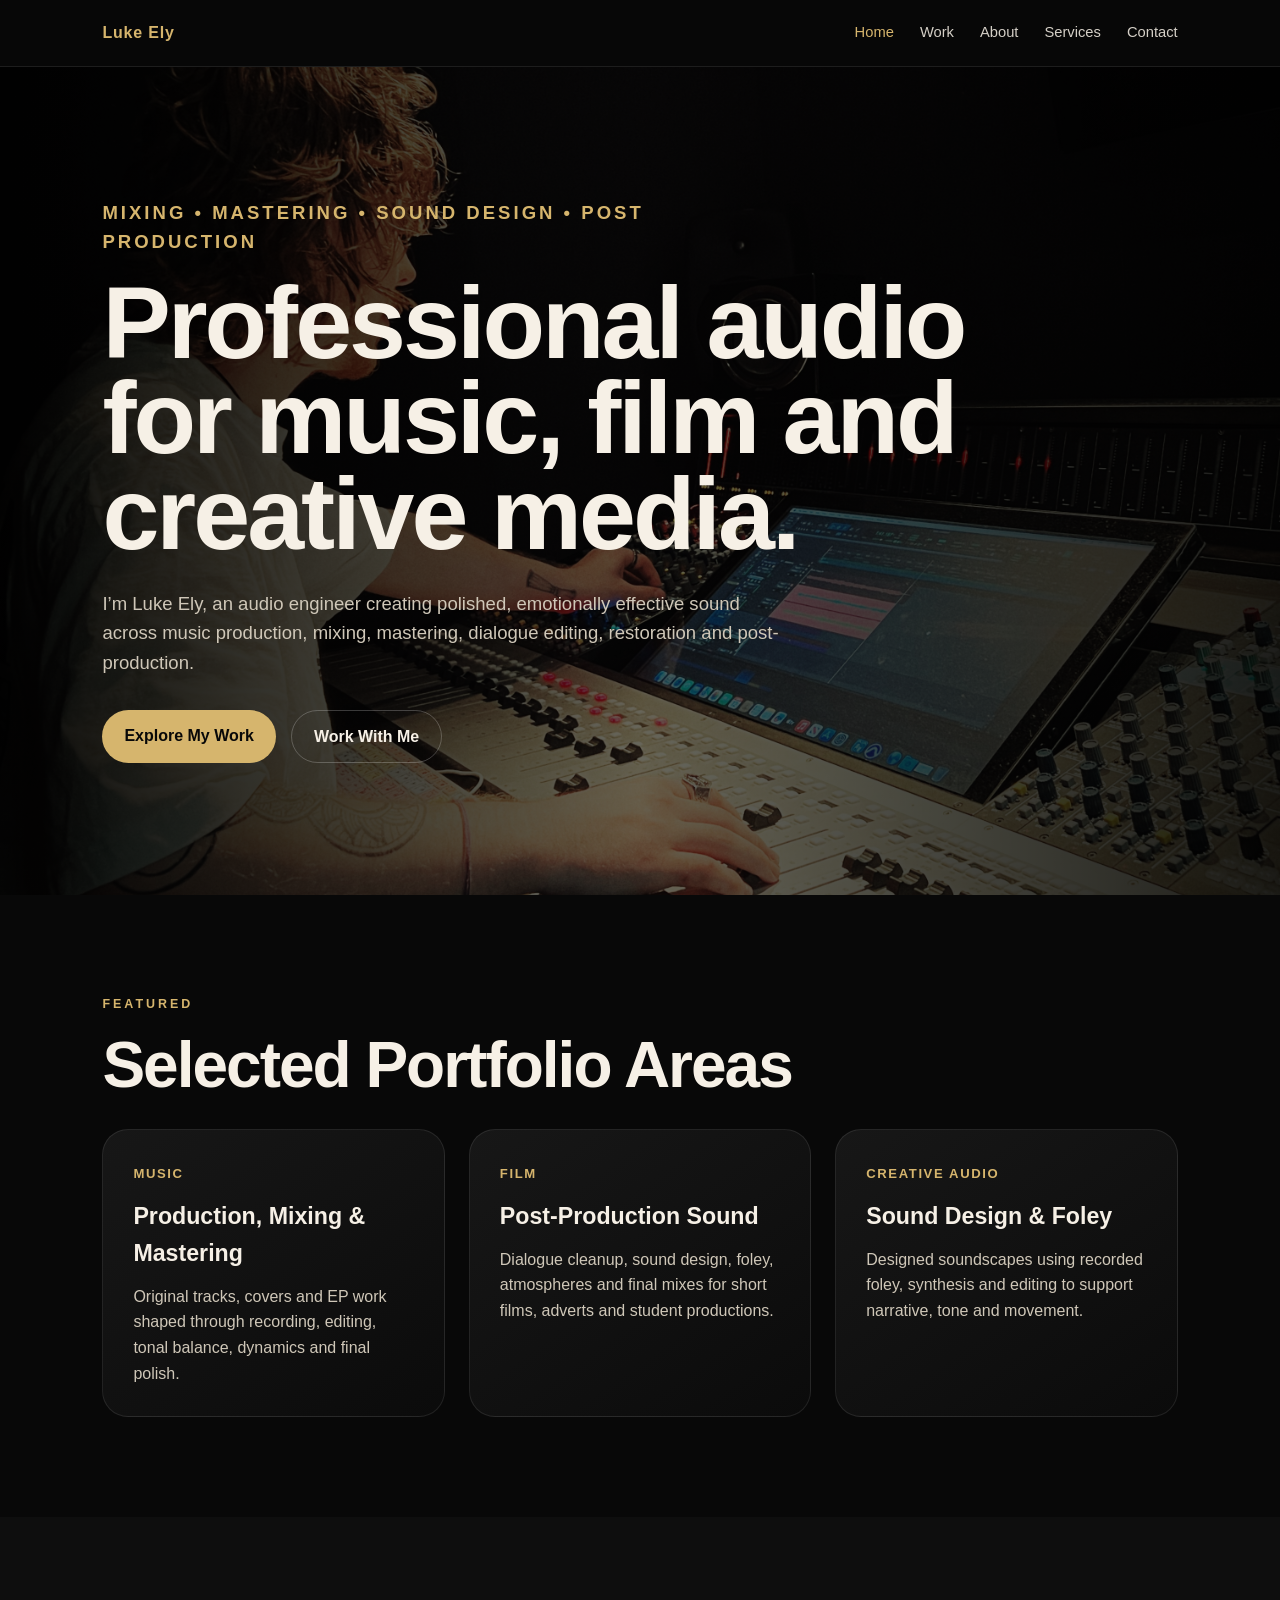
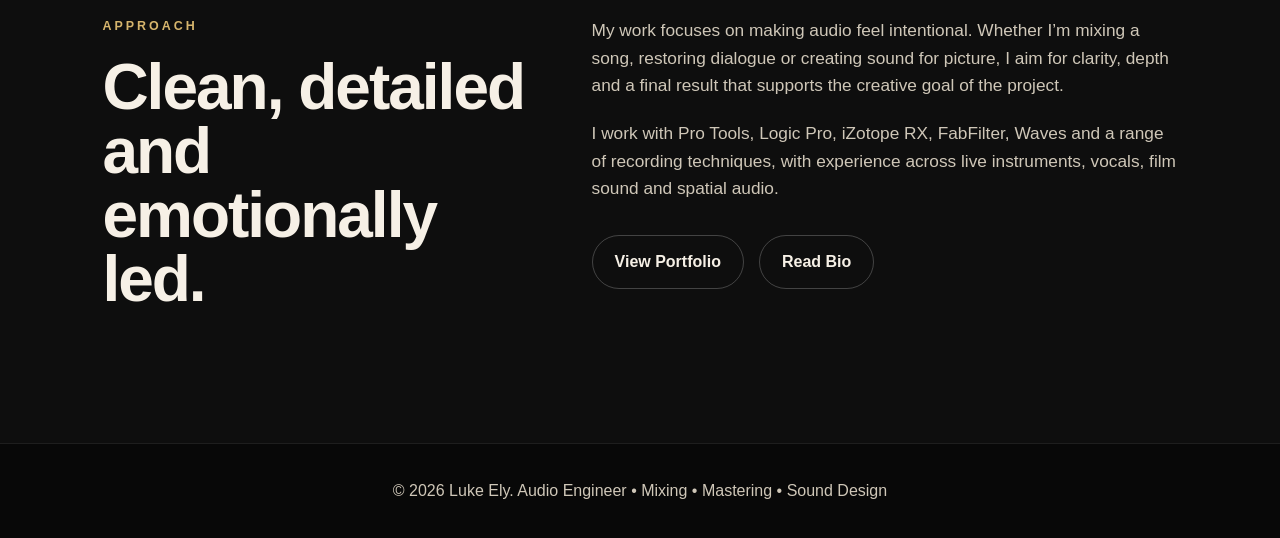
==== commit e4dfc584: "Add files via upload" ====
--- a/index.html
+++ b/index.html
@@ -7,195 +7,76 @@
   <link rel="stylesheet" href="style.css" />
 </head>
 <body>
-
 <header class="nav">
-  <a href="#" class="logo">Luke Ely</a>
-  <nav>
-    <a href="#work">Work</a>
-    <a href="#services">Services</a>
-    <a href="#about">About</a>
-    <a href="#contact">Contact</a>
+  <a href="index.html" class="logo">Luke Ely</a>
+  <nav class="nav-links">
+    <a href="index.html" class="active">Home</a>
+    <a href="work.html" class="">Work</a>
+    <a href="about.html" class="">About</a>
+    <a href="services.html" class="">Services</a>
+    <a href="contact.html" class="">Contact</a>
   </nav>
 </header>
-
 <section class="hero">
   <div class="hero-content">
     <p class="eyebrow">Mixing • Mastering • Sound Design • Post Production</p>
-    <h1>Audio that feels professional, cinematic and alive.</h1>
-    <p>I’m Luke Ely, an audio engineer working across music, film, dialogue editing, sound design and creative audio.</p>
+    <h1>Professional audio for music, film and creative media.</h1>
+    <p>
+      I’m Luke Ely, an audio engineer creating polished, emotionally effective sound across music production,
+      mixing, mastering, dialogue editing, restoration and post-production.
+    </p>
     <div class="buttons">
-      <a href="#work" class="btn primary">Hear My Work</a>
-      <a href="#contact" class="btn secondary">Work With Me</a>
+      <a href="work.html" class="btn primary">Explore My Work</a>
+      <a href="contact.html" class="btn secondary">Work With Me</a>
     </div>
   </div>
 </section>
 
-<section id="work" class="section">
-  <p class="section-label">Portfolio</p>
-  <h2>Featured Work</h2>
-
-  <div class="work-grid">
-
-    <article class="project-card large">
-      <img src="IMG_6138.jpeg" alt="Luke Ely at mixing desk">
-      <div>
-        <h3>Catch — The Cave EP</h3>
-        <p>Mixed and mastered EP for Catch, balancing creative direction, client notes and a polished final release.</p>
-        <iframe class="spotify"
-          src="https://open.spotify.com/embed/album/0f658YItYomOmUwPDAA83h"
-          width="100%" height="352" frameborder="0"
-          allow="autoplay; clipboard-write; encrypted-media; fullscreen; picture-in-picture"
-          loading="lazy">
-        </iframe>
-      </div>
+<section class="section">
+  <p class="section-label">Featured</p>
+  <h2>Selected Portfolio Areas</h2>
+  <div class="feature-grid">
+    <article class="card">
+      <span>Music</span>
+      <h3>Production, Mixing & Mastering</h3>
+      <p>Original tracks, covers and EP work shaped through recording, editing, tonal balance, dynamics and final polish.</p>
     </article>
-
-    <article class="project-card">
-      <img src="Love Story.png" alt="Love Story artwork">
-      <div>
-        <h3>Love Story</h3>
-        <p>Original music project featuring production, recording, mixing and mastering.</p>
-        <iframe class="audio" src="https://drive.google.com/file/d/1xQrMevBHjfx5pP0luK0R9a6qL9Ns9M-p/preview" allow="autoplay"></iframe>
-      </div>
+    <article class="card">
+      <span>Film</span>
+      <h3>Post-Production Sound</h3>
+      <p>Dialogue cleanup, sound design, foley, atmospheres and final mixes for short films, adverts and student productions.</p>
     </article>
-
-    <article class="project-card">
-      <img src="Vices and Tights.png" alt="Vices and Tights artwork">
-      <div>
-        <h3>Vices and Tights</h3>
-        <p>Creative original music work with production, mix and final polish.</p>
-        <iframe class="audio" src="https://drive.google.com/file/d/1pTShJ-CwiqZOo9sg5faF0e2TzozphLAk/preview" allow="autoplay"></iframe>
-      </div>
+    <article class="card">
+      <span>Creative Audio</span>
+      <h3>Sound Design & Foley</h3>
+      <p>Designed soundscapes using recorded foley, synthesis and editing to support narrative, tone and movement.</p>
     </article>
-
-    <article class="project-card">
-      <img src="IMG_0213.jpeg" alt="Recording guitar">
-      <div>
-        <h3>As It Was — Cover</h3>
-        <p>Cover project involving recording, production, mixing and mastering.</p>
-        <iframe class="audio" src="https://drive.google.com/file/d/1quNNsujhhBo4Cd9Tzv-9TFzCK6wlZQzy/preview" allow="autoplay"></iframe>
-      </div>
-    </article>
-
-    <article class="project-card">
-      <img src="IMG_0222.jpeg" alt="Studio setup">
-      <div>
-        <h3>Ceilings — Cover</h3>
-        <p>Cover production with vocal/instrument editing, mixing and mastering.</p>
-        <iframe class="audio" src="https://drive.google.com/file/d/11jaA6UEYgIMD6AQbpCIIDgFisgizrBe5/preview" allow="autoplay"></iframe>
-      </div>
-    </article>
-
-    <article class="project-card">
-      <img src="IMG_0234.jpeg" alt="Drum recording setup">
-      <div>
-        <h3>All Along the Watchtower — Cover</h3>
-        <p>Full recreation/cover project with live recording, production, mixing and mastering.</p>
-        <iframe class="audio" src="https://drive.google.com/file/d/18byAihylIFXVcmZCywxlty-n7ikKLKLO/preview" allow="autoplay"></iframe>
-      </div>
-    </article>
-
-    <article class="project-card video-card">
-      <img src="IMG_6138.jpeg" alt="Film sound project">
-      <div>
-        <h3>Rat Trap — Student Film</h3>
-        <p>Sound supervision, dialogue cleanup, sound design and final mix for short film.</p>
-        <iframe class="video" src="https://drive.google.com/file/d/157RwsflT-liGfeXfjRfkLC1_daAOnwWG/preview" allow="autoplay" allowfullscreen></iframe>
-      </div>
-    </article>
-
-    <article class="project-card video-card">
-      <img src="69574902680__6681AC7E-EF33-4B2F-AD70-1FE8CC583293.jpeg" alt="Studio desk">
-      <div>
-        <h3>When the Grasshoppers Sing</h3>
-        <p>Student film audio work including post-production sound and final mix.</p>
-        <iframe class="video" src="https://drive.google.com/file/d/1blMXQiCBWhQtlTLzuZ2hbaKLY9MECVqa/preview" allow="autoplay" allowfullscreen></iframe>
-      </div>
-    </article>
-
-    <article class="project-card video-card">
-      <img src="IMG_0942.jpeg" alt="Audio project">
-      <div>
-        <h3>Colour — TV Advert</h3>
-        <p>Student advert project with sound design, editing and final mix.</p>
-        <iframe class="video" src="https://drive.google.com/file/d/1kEfNOSoBEEQ-GT6mhBxsRk5HIsKhtSDO/preview" allow="autoplay" allowfullscreen></iframe>
-      </div>
-    </article>
-
-    <article class="project-card video-card">
-      <img src="IMG_3724.JPG" alt="Recording session">
-      <div>
-        <h3>Loop — Student Project</h3>
-        <p>Created all audio, including foley, sound design and final mix.</p>
-        <iframe class="video" src="https://drive.google.com/file/d/1ntqN7G5cfCm8zNGpJMX8P0XDb_tIZaNh/preview" allow="autoplay" allowfullscreen></iframe>
-      </div>
-    </article>
-
   </div>
 </section>
 
-<section id="services" class="section dark">
-  <p class="section-label">Services</p>
-  <h2>What I Can Help With</h2>
-
-  <div class="services-grid">
-    <div class="service"><h3>Mixing</h3><p>Clean, balanced and powerful mixes for artists and bands.</p></div>
-    <div class="service"><h3>Mastering</h3><p>Final polish, loudness and streaming-ready delivery.</p></div>
-    <div class="service"><h3>Dialogue Editing</h3><p>Noise reduction, cleanup, levelling and repair for voice and film.</p></div>
-    <div class="service"><h3>Sound Design</h3><p>Atmospheres, foley, creative effects and cinematic sound worlds.</p></div>
+<section class="section dark intro-grid">
+  <div>
+    <p class="section-label">Approach</p>
+    <h2>Clean, detailed and emotionally led.</h2>
+  </div>
+  <div class="intro-copy">
+    <p>
+      My work focuses on making audio feel intentional. Whether I’m mixing a song, restoring dialogue or creating
+      sound for picture, I aim for clarity, depth and a final result that supports the creative goal of the project.
+    </p>
+    <p>
+      I work with Pro Tools, Logic Pro, iZotope RX, FabFilter, Waves and a range of recording techniques, with experience
+      across live instruments, vocals, film sound and spatial audio.
+    </p>
+    <div class="inline-links">
+      <a href="work.html">View Portfolio</a>
+      <a href="about.html">Read Bio</a>
+    </div>
   </div>
 </section>
-
-<section id="about" class="section about">
-  <div>
-    <p class="section-label">About</p>
-    <h2>Hi, I’m Luke.</h2>
-  </div>
-
-  <div>
-    <img src="69574902680__6681AC7E-EF33-4B2F-AD70-1FE8CC583293.jpeg" alt="Luke Ely studio desk" class="about-img">
-    <p>
-      I’m an audio engineer with a background in recording, mixing, mastering and post-production sound.
-      I studied Recording, Mixing and Production at the University of West London and completed a Master’s
-      in Film and TV with Sound at the University of York.
-    </p>
-    <p>
-      I work with Pro Tools, Logic Pro, iZotope RX, FabFilter, Waves and spatial audio techniques to create
-      clean, professional and emotionally effective sound.
-    </p>
-  </div>
-</section>
-
-<section class="section testimonial">
-  <p class="section-label">Client Feedback</p>
-  <h2>Testimonial</h2>
-
-  <div class="quote-card">
-    <p>
-      “Luke recently mixed and mastered my band Catch’s EP entitled ‘The Cave’ and was an absolute gem.
-      He took on mixing notes like a champ and constantly communicated where he was on the process,
-      as well as any ideas he had. The final product is genuinely amazing and I could not thank or recommend Luke enough!”
-    </p>
-    <span>Mia S. — Lead Singer of Catch</span>
-  </div>
-</section>
-
-<section id="contact" class="section contact">
-  <p class="section-label">Contact</p>
-  <h2>Let’s make something sound great.</h2>
-  <p>Available for mixing, mastering, dialogue editing, podcast editing and sound design work.</p>
-
-  <div class="social-links">
-    <a href="mailto:hello@lukejely.com">Email</a>
-    <a href="https://www.linkedin.com/in/lukejely/" target="_blank">LinkedIn</a>
-    <a href="https://www.instagram.com/l_jely/" target="_blank">Instagram</a>
-  </div>
-</section>
-
-<footer>
-  <p>© 2026 Luke Ely. All rights reserved.</p>
+<footer class="footer">
+  <p>© 2026 Luke Ely. Audio Engineer • Mixing • Mastering • Sound Design</p>
 </footer>
-
 <script src="script.js"></script>
 </body>
-</html>
+</html>
--- a/style.css
+++ b/style.css
@@ -4,275 +4,364 @@
   box-sizing: border-box;
 }
 
+:root {
+  --bg: #080808;
+  --panel: #111111;
+  --panel-2: #171717;
+  --text: #f6f0e6;
+  --muted: #cfc7b8;
+  --gold: #d6b56d;
+  --gold-light: #f0d58a;
+  --line: rgba(255,255,255,0.09);
+}
+
 html {
   scroll-behavior: smooth;
 }
 
 body {
   font-family: Arial, Helvetica, sans-serif;
-  background: #080808;
-  color: #f6f0e6;
+  background: var(--bg);
+  color: var(--text);
   line-height: 1.6;
 }
 
+a {
+  color: inherit;
+}
+
 .nav {
-  position: fixed;
+  position: sticky;
   top: 0;
-  width: 100%;
-  padding: 22px 8%;
+  z-index: 100;
+  padding: 20px 8%;
   display: flex;
+  align-items: center;
   justify-content: space-between;
+  background: rgba(8, 8, 8, 0.82);
+  backdrop-filter: blur(16px);
+  border-bottom: 1px solid var(--line);
+}
+
+.logo {
+  text-decoration: none;
+  color: var(--gold);
+  font-weight: 900;
+  letter-spacing: 0.8px;
+}
+
+.nav-links {
+  display: flex;
+  gap: 26px;
   align-items: center;
-  background: rgba(8, 8, 8, 0.72);
-  backdrop-filter: blur(16px);
-  z-index: 100;
-  border-bottom: 1px solid rgba(255,255,255,0.08);
-}
-
-.logo {
-  color: #d6b56d;
+}
+
+.nav-links a {
   text-decoration: none;
-  font-weight: 800;
-  letter-spacing: 1px;
-}
-
-.nav nav {
-  display: flex;
-  gap: 28px;
-}
-
-.nav a {
-  color: #f6f0e6;
-  text-decoration: none;
-  font-size: 0.9rem;
-}
-
-.nav a:hover {
-  color: #d6b56d;
+  color: var(--text);
+  opacity: 0.86;
+  font-size: 0.92rem;
+}
+
+.nav-links a:hover,
+.nav-links a.active {
+  color: var(--gold);
+  opacity: 1;
 }
 
 .hero {
-  min-height: 100vh;
-  position: relative;
+  min-height: 92vh;
   display: flex;
   align-items: center;
   padding: 0 8%;
-  overflow: hidden;
-}
-
-.hero-bg {
-  position: absolute;
-  inset: 0;
   background:
-    linear-gradient(90deg, rgba(0,0,0,0.92), rgba(0,0,0,0.45), rgba(0,0,0,0.85)),
-    url("images/hero-studio.jpg") center/cover;
-  z-index: -1;
+    linear-gradient(90deg, rgba(0,0,0,0.94), rgba(0,0,0,0.58), rgba(0,0,0,0.88)),
+    url("IMG_6138.jpeg") center / cover no-repeat;
+}
+
+.hero.small {
+  min-height: 48vh;
 }
 
 .hero-content {
-  max-width: 850px;
+  max-width: 940px;
 }
 
 .eyebrow,
 .section-label {
-  color: #d6b56d;
+  color: var(--gold);
   text-transform: uppercase;
   letter-spacing: 3px;
   font-size: 0.78rem;
   margin-bottom: 18px;
+  font-weight: 800;
 }
 
 h1 {
-  font-size: clamp(3.2rem, 8vw, 7.5rem);
-  line-height: 0.92;
+  font-size: clamp(3rem, 8vw, 7.4rem);
+  line-height: 0.93;
   margin-bottom: 28px;
+  letter-spacing: -3px;
 }
 
 h2 {
-  font-size: clamp(2.2rem, 5vw, 4.5rem);
+  font-size: clamp(2.1rem, 5vw, 4.4rem);
   line-height: 1;
-  margin-bottom: 38px;
+  margin-bottom: 32px;
+  letter-spacing: -2px;
 }
 
 h3 {
-  font-size: 1.35rem;
+  font-size: 1.45rem;
   margin-bottom: 12px;
 }
 
-.hero p,
-.project-card p,
-.service p,
-.about p,
-.contact p,
-.quote-card p {
-  color: #cfc7b8;
+p {
+  color: var(--muted);
 }
 
 .hero-content > p {
-  max-width: 640px;
-  font-size: 1.15rem;
-}
-
-.buttons {
+  max-width: 690px;
+  font-size: 1.16rem;
+}
+
+.buttons,
+.social-links,
+.inline-links {
   display: flex;
-  gap: 16px;
+  gap: 15px;
   flex-wrap: wrap;
-  margin-top: 34px;
+  margin-top: 32px;
 }
 
 .btn,
-.social-links a {
+.social-links a,
+.inline-links a {
   display: inline-block;
-  padding: 14px 24px;
+  padding: 13px 22px;
   border-radius: 999px;
   text-decoration: none;
-  font-weight: 800;
+  font-weight: 850;
   transition: 0.25s ease;
 }
 
 .primary,
 .social-links a {
-  background: #d6b56d;
+  background: var(--gold);
   color: #080808;
 }
 
-.secondary {
-  color: #f6f0e6;
-  border: 1px solid rgba(255,255,255,0.25);
+.secondary,
+.inline-links a {
+  border: 1px solid rgba(255,255,255,0.22);
+  color: var(--text);
 }
 
 .primary:hover,
 .social-links a:hover {
-  background: #f0d58a;
+  background: var(--gold-light);
   transform: translateY(-2px);
 }
 
-.secondary:hover {
-  border-color: #d6b56d;
-  color: #d6b56d;
+.secondary:hover,
+.inline-links a:hover {
+  border-color: var(--gold);
+  color: var(--gold);
 }
 
 .section {
-  padding: 110px 8%;
+  padding: 100px 8%;
 }
 
 .dark {
   background: #0e0e0e;
 }
 
-.work-grid {
+.intro-grid,
+.about-grid {
   display: grid;
-  grid-template-columns: repeat(2, 1fr);
-  gap: 26px;
-}
-
-.project-card,
+  grid-template-columns: 0.85fr 1.15fr;
+  gap: 56px;
+  align-items: start;
+}
+
+.intro-copy p,
+.about-copy p {
+  margin-bottom: 20px;
+  font-size: 1.08rem;
+}
+
+.feature-grid,
+.services-grid,
+.project-grid,
+.gallery-grid {
+  display: grid;
+  gap: 24px;
+}
+
+.feature-grid {
+  grid-template-columns: repeat(3, 1fr);
+}
+
+.services-grid {
+  grid-template-columns: repeat(3, 1fr);
+}
+
+.project-grid {
+  grid-template-columns: 1fr;
+  max-width: 1120px;
+}
+
+.card,
+.project,
 .service,
-.quote-card {
-  background: linear-gradient(145deg, #151515, #0b0b0b);
-  border: 1px solid rgba(255,255,255,0.08);
+.quote-card,
+.bio-panel {
+  background: linear-gradient(145deg, var(--panel-2), #0b0b0b);
+  border: 1px solid var(--line);
   border-radius: 26px;
   overflow: hidden;
   transition: 0.25s ease;
 }
 
-.project-card:hover,
+.card,
+.service,
+.quote-card,
+.bio-panel {
+  padding: 30px;
+}
+
+.card:hover,
+.project:hover,
 .service:hover,
-.quote-card:hover {
-  transform: translateY(-6px);
-  border-color: rgba(214,181,109,0.55);
-}
-
-.project-card img {
+.quote-card:hover,
+.bio-panel:hover {
+  transform: translateY(-5px);
+  border-color: rgba(214,181,109,0.5);
+}
+
+.card span,
+.project-type {
+  display: inline-block;
+  color: var(--gold);
+  font-size: 0.82rem;
+  text-transform: uppercase;
+  letter-spacing: 1.6px;
+  margin-bottom: 14px;
+  font-weight: 900;
+}
+
+.project {
+  padding: 34px;
+}
+
+.project-header {
+  display: grid;
+  grid-template-columns: 210px 1fr;
+  gap: 28px;
+  align-items: start;
+}
+
+.project-art {
   width: 100%;
-  height: 300px;
+  aspect-ratio: 1 / 1;
   object-fit: cover;
-  display: block;
-}
-
-.project-card div {
-  padding: 28px;
-}
-
-.project-card iframe {
+  border-radius: 20px;
+  border: 1px solid var(--line);
+  background: #000;
+}
+
+.project.no-art .project-header {
+  grid-template-columns: 1fr;
+}
+
+.project p {
+  margin-bottom: 16px;
+}
+
+.audio-player {
+  width: 100%;
+  margin-top: 18px;
+  filter: sepia(10%) saturate(85%);
+}
+
+.video-frame,
+.spotify-frame {
+  width: 100%;
+  border: none;
+  border-radius: 18px;
+  background: #000;
   margin-top: 20px;
-  border: none;
-  border-radius: 12px;
-}
-
-.large {
-  grid-column: span 2;
-}
-
-.services-grid {
-  display: grid;
-  grid-template-columns: repeat(4, 1fr);
-  gap: 22px;
-}
-
-.service {
-  padding: 30px;
-}
-
-.about {
-  display: grid;
-  grid-template-columns: 0.8fr 1.2fr;
-  gap: 60px;
-}
-
-.about-img {
+}
+
+.video-frame {
+  height: 520px;
+}
+
+.spotify-frame {
+  height: 352px;
+}
+
+.tag-list {
+  display: flex;
+  flex-wrap: wrap;
+  gap: 9px;
+  margin-top: 18px;
+}
+
+.tag-list span {
+  border: 1px solid rgba(214,181,109,0.3);
+  color: var(--gold);
+  border-radius: 999px;
+  padding: 7px 11px;
+  font-size: 0.82rem;
+}
+
+.about-photo {
   width: 100%;
-  height: 420px;
+  border-radius: 28px;
+  border: 1px solid var(--line);
   object-fit: cover;
-  border-radius: 26px;
-  margin-bottom: 26px;
-  border: 1px solid rgba(255,255,255,0.08);
-}
-
-.about p {
-  font-size: 1.08rem;
+  max-height: 560px;
+}
+
+.gallery-grid {
+  grid-template-columns: repeat(3, 1fr);
+}
+
+.gallery-grid img {
+  width: 100%;
+  height: 320px;
+  object-fit: cover;
+  border-radius: 24px;
+  border: 1px solid var(--line);
+}
+
+.quote-card {
+  max-width: 1080px;
+}
+
+.quote-card p {
+  font-size: 1.18rem;
   margin-bottom: 22px;
 }
 
-.quote-card {
-  padding: 38px;
-  max-width: 1000px;
-}
-
-.quote-card p {
-  font-size: 1.2rem;
-  margin-bottom: 24px;
-}
-
-.quote-card span {
-  color: #d6b56d;
-  font-weight: bold;
-}
-
-.contact {
+.quote-card strong,
+.gold {
+  color: var(--gold);
+}
+
+.contact-panel {
   text-align: center;
-  background:
-    radial-gradient(circle at center, rgba(214,181,109,0.18), transparent 36%),
-    #080808;
-}
-
-.contact p {
-  max-width: 620px;
-  margin: 0 auto 30px;
-}
-
-.social-links {
-  display: flex;
-  justify-content: center;
-  gap: 16px;
-  flex-wrap: wrap;
-}
-
-footer {
-  padding: 32px 8%;
+  max-width: 860px;
+  margin: 0 auto;
+}
+
+.footer {
+  padding: 34px 8%;
   text-align: center;
   color: #777;
-  border-top: 1px solid rgba(255,255,255,0.08);
+  border-top: 1px solid var(--line);
 }
 
 .fade-in {
@@ -287,14 +376,21 @@
 }
 
 @media (max-width: 950px) {
-  .work-grid,
+  .feature-grid,
   .services-grid,
-  .about {
+  .intro-grid,
+  .about-grid,
+  .project-header,
+  .gallery-grid {
     grid-template-columns: 1fr;
   }
 
-  .large {
-    grid-column: span 1;
+  .video-frame {
+    height: 360px;
+  }
+
+  h1 {
+    letter-spacing: -2px;
   }
 }
 
@@ -303,36 +399,49 @@
     position: static;
     flex-direction: column;
     gap: 14px;
-    padding: 20px 6%;
-  }
-
-  .nav nav {
+    padding: 18px 6%;
+  }
+
+  .nav-links {
     flex-wrap: wrap;
     justify-content: center;
-    gap: 16px;
+    gap: 14px;
   }
 
   .hero {
-    min-height: 85vh;
-    padding: 70px 6%;
+    min-height: 78vh;
+    padding: 66px 6%;
+  }
+
+  .hero.small {
+    min-height: 42vh;
   }
 
   .section {
-    padding: 78px 6%;
+    padding: 72px 6%;
   }
 
   .buttons,
-  .social-links {
+  .social-links,
+  .inline-links {
     flex-direction: column;
   }
 
   .btn,
-  .social-links a {
+  .social-links a,
+  .inline-links a {
     text-align: center;
   }
 
-  .project-card img,
-  .about-img {
+  .project {
+    padding: 24px;
+  }
+
+  .video-frame {
+    height: 250px;
+  }
+
+  .gallery-grid img {
     height: 260px;
   }
-}+}
